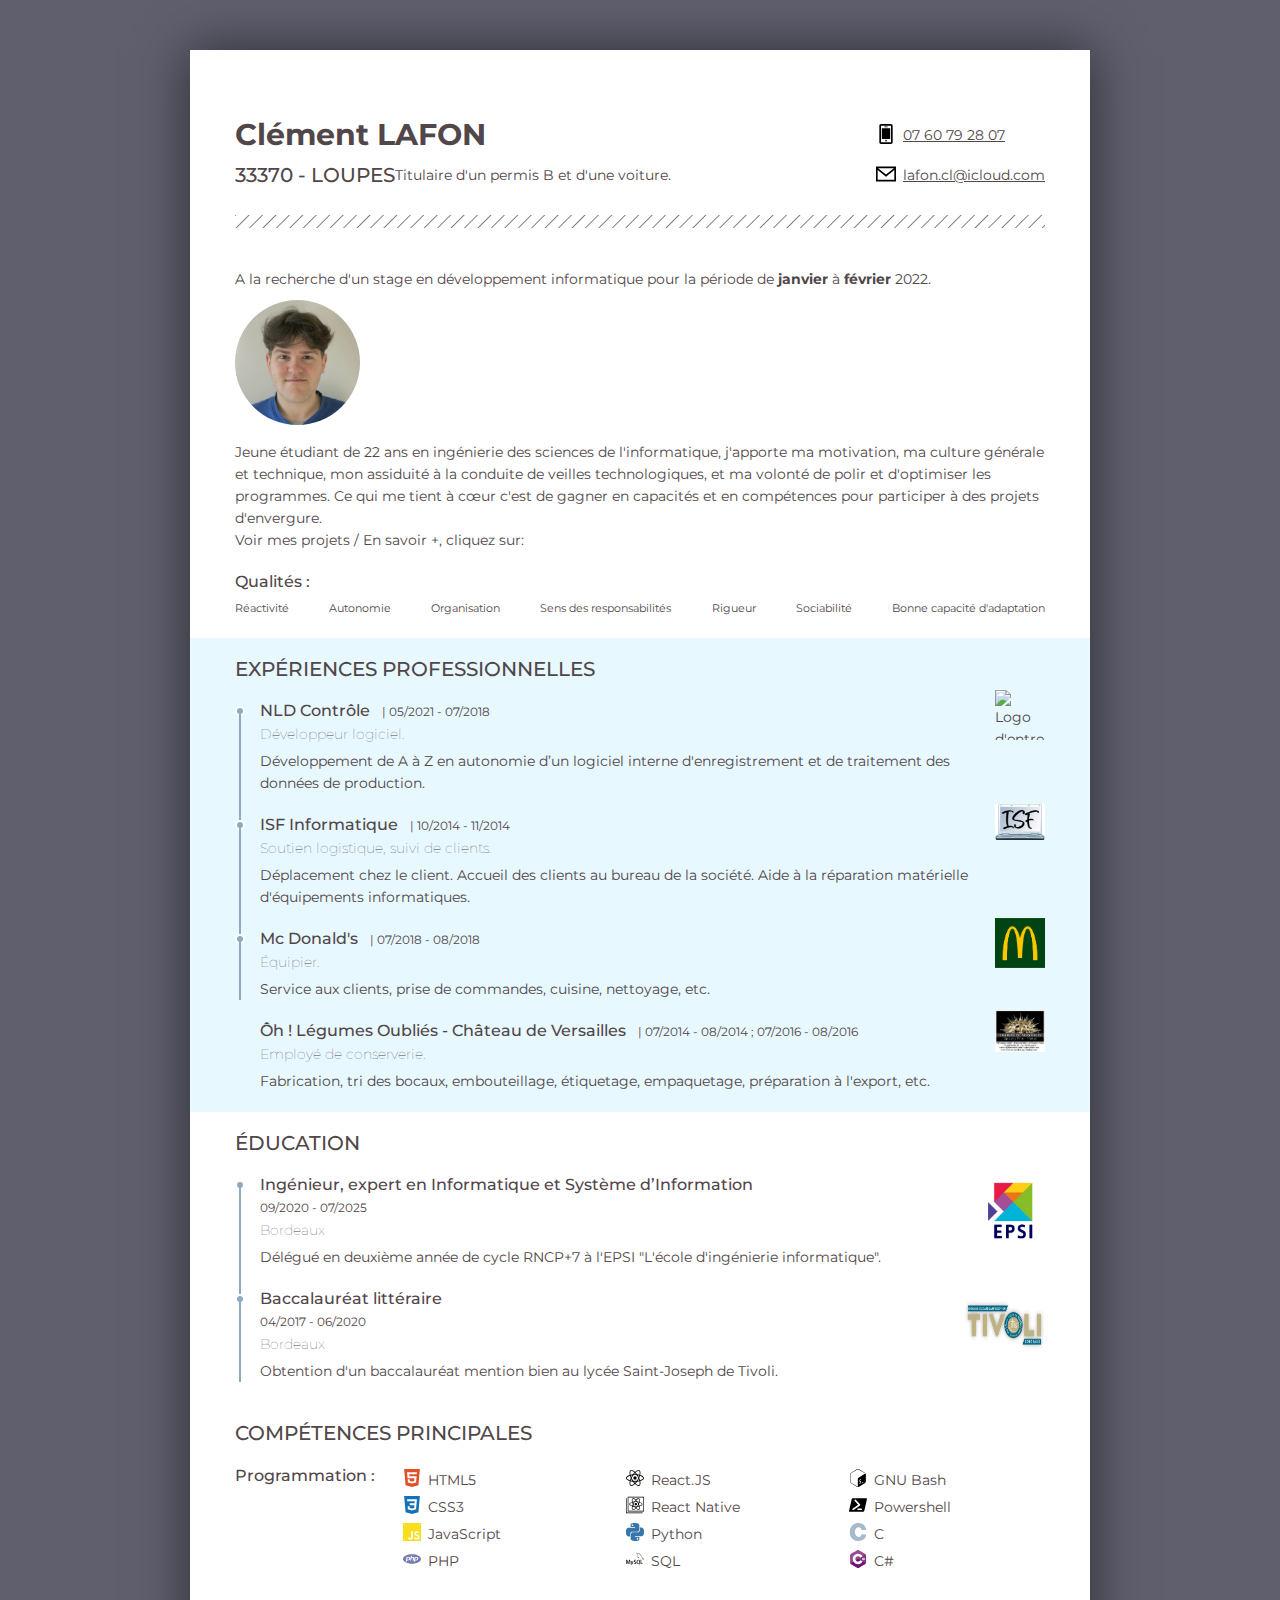
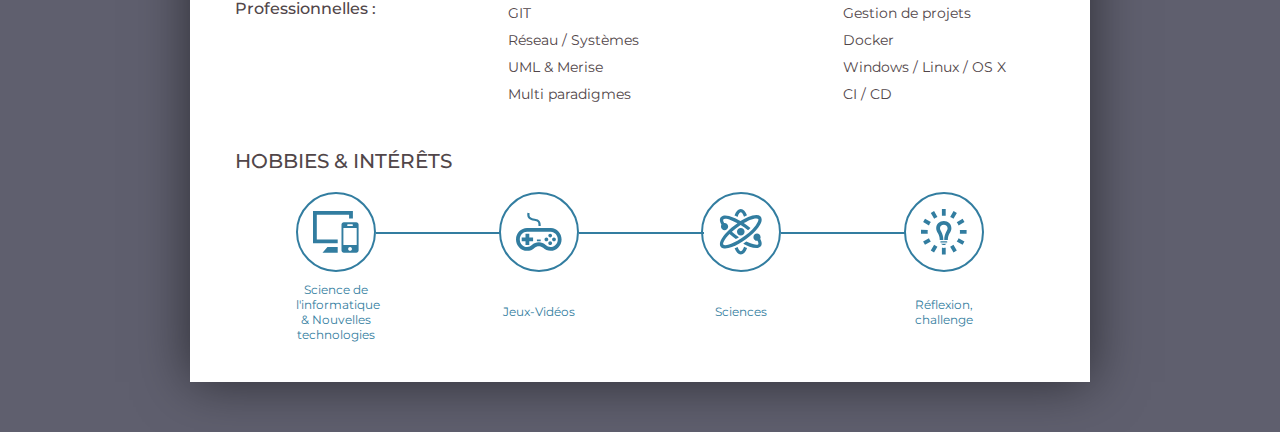
==== index.html @ f6af0295 "💬 (search) : Update search criteria" ====
<!DOCTYPE html>
<html lang="fr">

<head>
    <meta charset="UTF-8">
    <title>Clément L. CV/Micro-portfolio</title>
    <meta name="description" content="Curriculum Vitæ de LAFON Clément. Étudiant en sciences de l'informatique.">
    <meta name="viewport" content="width=device-width, initial-scale=1.0">
    <meta name="format-detection" content="telephone=no">
    <meta name="theme-color" content="#E7F8FF">
    <link rel="canonical" href="https://l-clem.github.io/cv/">
    <link rel="icon" type="image/png" sizes="16x16" href="./assets/img/favicon.png">
    <link rel="stylesheet" href="./assets/css/style.css">
    <link rel="stylesheet" href="./assets/css/responsive.css">
    <link rel="stylesheet" href="https://cdn.iconmonstr.com/1.3.0/css/iconmonstr-iconic-font.min.css">
    <meta property="og:image"
        content="https://images.unsplash.com/photo-1507238691740-187a5b1d37b8?ixid=MXwxMjA3fDB8MHxwaG90by1wYWdlfHx8fGVufDB8fHw%3D&ixlib=rb-1.2.1&auto=format&fit=crop&w=693&q=80">
    <meta property="og:title" content="Clément L. CV/Micro-portfolio">
    <meta property="og:description "
        content="Curriculum Vitæ de LAFON Clément. Étudiant en sciences de l'informatique.">
</head>

<body onload="resize()">

    <div class="a4">
        <!-- Présentation -->
        <div class="categorie" id="presentation">
            <div>
                <div>
                    <h1 id="gras">
                        Clément LAFON
                    </h1>
                    <h2 class="titre_categorie">
                        33370 - LOUPES
                    </h2>
                    <p>Titulaire d'un permis B et d'une voiture.</p>
                </div>
                <ul>
                    <li>
                        <svg xmlns="http://www.w3.org/2000/svg" viewBox="0 0 24 24">
                            <path
                                d="M17.5 2c.276 0 .5.224.5.5v19c0 .276-.224.5-.5.5h-11c-.276 0-.5-.224-.5-.5v-19c0-.276.224-.5.5-.5h11zm2.5 0c0-1.104-.896-2-2-2h-12c-1.104 0-2 .896-2 2v20c0 1.104.896 2 2 2h12c1.104 0 2-.896 2-2v-20zm-9.5 1h3c.276 0 .5.224.5.501 0 .275-.224.499-.5.499h-3c-.275 0-.5-.224-.5-.499 0-.277.225-.501.5-.501zm1.5 18c-.553 0-1-.448-1-1s.447-1 1-1c.552 0 .999.448.999 1s-.447 1-.999 1zm5-3h-10v-13h10v13z" />
                        </svg>
                        <a href="tel:+33760792807">
                            07 60 79 28 07
                        </a>
                    </li>
                    <li>
                        <svg xmlns="http://www.w3.org/2000/svg" viewBox="0 0 24 24">
                            <path
                                d="M0 3v18h24v-18h-24zm21.518 2l-9.518 7.713-9.518-7.713h19.036zm-19.518 14v-11.817l10 8.104 10-8.104v11.817h-20z" />
                        </svg>
                        <a href="mailto:lafon.cl@icloud.com">
                            lafon.cl@icloud.com
                        </a>
                    </li>
                </ul>
            </div>
            <svg xmlns="http://www.w3.org/2000/svg" width="100%" height="13px">
                <defs>
                    <pattern id="pattern_LJCo" patternUnits="userSpaceOnUse" width="9.5" height="9.5"
                        patternTransform="rotate(45)">
                        <line x1="0" y="0" x2="0" y2="9.5" stroke="#000000" stroke-width="1" />
                    </pattern>
                </defs>
                <rect width="100%" height="100%" fill="url(#pattern_LJCo)" :opacity="1" />
            </svg>
        </div>
        <!-- Profil -->
        <div class="categorie" id="profil">
            <div>
                <div>
                    <p>
                        A la recherche d'un stage en développement informatique pour la période de
                        <b>janvier</b> à <b>février</b> 2022.
                    </p>
                </div>
                <div>
                    <div>
                        <img src="./assets/img/photoProfil.jpg" alt="Photo de profil">
                        <p>
                            Jeune étudiant de 22 ans en ingénierie des sciences de l'informatique,
                            j'apporte ma motivation, ma culture générale et technique,
                            mon assiduité à la conduite de veilles technologiques, et ma volonté de polir et d'optimiser
                            les programmes.
                            Ce qui me tient à c&oelig;ur c'est de gagner en capacités et en compétences pour
                            participer à des projets d'envergure.
                        </p>
                    </div>
                    <div>
                        <p>
                            Voir mes projets / En savoir +, cliquez sur:
                        </p>
                        <div id="icons">
                            <div>
                                <a href="https://www.github.com/L-Clem" target="_blank" alt="Github : L-Clem">
                                    <i class="im im-github"></i>
                                </a>
                                <a class="hidden" href="https://github.com/L-Clem">L-Clem</a>
                            </div>
                            <div>
                                <a href="https://www.linkedin.com/in/clement-lafon" target="_blank"
                                    alt="LinkedIn : clement-lafon">
                                    <i class="im im-linkedin"></i>
                                </a>
                                <a class="hidden" href="https://www.linkedin.com/in/clement-lafon">clement-lafon</a>
                            </div>
                        </div>
                    </div>
                </div>
                <div>
                    <h3 class="titre">
                        Qualités :
                    </h3>
                    <ul>
                        <li>Réactivité</li>
                        <li>Autonomie</li>
                        <li>Organisation</li>
                        <li>Sens des responsabilités</li>
                        <li>Rigueur</li>
                        <li>Sociabilité</li>
                        <li>Bonne capacité d'adaptation</li>
                    </ul>
                </div>
            </div>
        </div>
        <!-- Expériences professionnelles -->
        <div class="categorie" id="ex_professionnelles">
            <div>
                <h2 class="titre_categorie">
                    EXPÉRIENCES PROFESSIONNELLES
                </h2>
            </div>
            <div>
                <div>
                    <div class="titre_section">
                        <div>
                            <h3 class="titre">
                                NLD Contrôle &nbsp;
                                <span class="date">
                                    | 05/2021 - 07/2018
                                </span>
                            </h3>
                            <h4 class="poste">
                                Développeur logiciel.
                            </h4>
                        </div>
                        <img class="logo" src="./assets/img/logoNLD.png" alt="Logo d'entreprise : NLD Contrôle">
                    </div>
                    <div>
                        <p>
                            Développement de A à Z en autonomie d’un logiciel interne d'enregistrement et de traitement
                            des données de production.
                        </p>
                    </div>
                </div>
                <div>
                    <div class="titre_section">
                        <div>
                            <h3 class="titre">
                                ISF Informatique &nbsp;
                                <span class="date">
                                    | 10/2014 - 11/2014
                                </span>
                            </h3>
                            <h4 class="poste">
                                Soutien logistique, suivi de clients.
                            </h4>
                        </div>
                        <img class="logo" src="./assets/img/logoISF.jpg"
                            alt="Logo d'entreprise : 'ISF' Informatique Sébastien FILIPOZZI">
                    </div>
                    <div>
                        <p>
                            Déplacement chez le client. Accueil des clients au bureau de la société. Aide à la
                            réparation matérielle d'équipements informatiques.
                        </p>
                    </div>
                </div>
                <div>
                    <div class="titre_section">
                        <div>
                            <h3 class="titre">
                                Mc Donald's &nbsp;
                                <span class="date">
                                    | 07/2018 - 08/2018
                                </span>
                            </h3>
                            <h4 class="poste">
                                Équipier.
                            </h4>
                        </div>
                        <img class="logo" src="./assets/img/logoMCD.png" alt="Logo d'entreprise : McDonald's">
                    </div>
                    <div>
                        <p>
                            Service aux clients, prise de commandes, cuisine, nettoyage, etc.
                        </p>
                    </div>
                </div>

                <div>
                    <div class="titre_section">
                        <div>
                            <h3 class="titre">
                                Ôh ! Légumes Oubliés - Château de Versailles &nbsp;
                                <span class="date">
                                    | 07/2014 - 08/2014 ; 07/2016 - 08/2016
                                </span>
                            </h3>
                            <h4 class="poste">
                                Employé de conserverie.
                            </h4>
                        </div>
                        <img class="logo" src="./assets/img/logoOLO.jpg" alt="Logo d'entreprise : Ôh ! Légumes Oubliés">
                    </div>
                    <div>
                        <p>
                            Fabrication, tri des bocaux, embouteillage, étiquetage, empaquetage, préparation à l'export,
                            etc.
                        </p>
                    </div>
                </div>
            </div>
        </div>
        <!--  Éducation -->
        <div class="categorie" id="education">
            <div>
                <h2 class="titre_categorie">
                    ÉDUCATION
                </h2>
            </div>
            <div>
                <div class="titre_section">
                    <div>
                        <h3 class="titre">
                            Ingénieur, expert en Informatique et Système d’Information

                            <br>
                            <span class="date">
                                09/2020 - 07/2025
                            </span>
                            <h4 class="poste">
                                Bordeaux
                            </h4>
                            <p>
                                Délégué en deuxième année de cycle RNCP+7 à l'EPSI "L'école d'ingénierie informatique".
                            </p>
                        </h3>
                    </div>
                    <img src="./assets/img/logoEPSI.jpg" alt="Logo EPSI, l'école d'ingénierie informatique">
                </div>
                <div class="titre_section">
                    <div>
                        <h3 class="titre">
                            Baccalauréat littéraire
                            <br>
                            <span class="date">
                                04/2017 - 06/2020
                            </span>
                            <h4 class="poste">
                                Bordeaux
                            </h4>
                            <p>
                                Obtention d'un baccalauréat mention bien au lycée Saint-Joseph de Tivoli.
                            </p>
                        </h3>
                    </div>
                    <img src="./assets/img/logoTIVOLI.png" alt="Logo Ensemble Scolaire : Saint Joseph de Tivoli">
                </div>
            </div>
        </div>
        <!-- Compétences -->
        <div class="categorie" id="competences">
            <h2 class="titre_categorie">
                COMPÉTENCES PRINCIPALES
            </h2>
            <div>
                <h3>Programmation :</h3>
                <ul>
                    <li>
                        <svg id="html5-svg" role="img" fill="#E34F26" viewBox="0 0 24 24"
                            xmlns="http://www.w3.org/2000/svg">
                            <title>HTML5 icon</title>
                            <path
                                d="M1.5 0h21l-1.91 21.563L11.977 24l-8.564-2.438L1.5 0zm7.031 9.75l-.232-2.718 10.059.003.23-2.622L5.412 4.41l.698 8.01h9.126l-.326 3.426-2.91.804-2.955-.81-.188-2.11H6.248l.33 4.171L12 19.351l5.379-1.443.744-8.157H8.531z">
                            </path>
                        </svg>
                        HTML5
                    </li>
                    <li>
                        <svg id="css3-svg" role="img" fill="#1572B6" viewBox="0 0 24 24"
                            xmlns="http://www.w3.org/2000/svg">
                            <title>CSS3 icon</title>
                            <path
                                d="M1.5 0h21l-1.91 21.563L11.977 24l-8.565-2.438L1.5 0zm17.09 4.413L5.41 4.41l.213 2.622 10.125.002-.255 2.716h-6.64l.24 2.573h6.182l-.366 3.523-2.91.804-2.956-.81-.188-2.11h-2.61l.29 3.855L12 19.288l5.373-1.53L18.59 4.414z">
                            </path>
                        </svg>
                        CSS3
                    </li>
                    <li>
                        <svg id="javascript-svg" role="img" fill="#F7DF1E" viewBox="0 0 24 24"
                            xmlns="http://www.w3.org/2000/svg">
                            <title>JavaScript icon</title>
                            <path
                                d="M0 0h24v24H0V0zm22.034 18.276c-.175-1.095-.888-2.015-3.003-2.873-.736-.345-1.554-.585-1.797-1.14-.091-.33-.105-.51-.046-.705.15-.646.915-.84 1.515-.66.39.12.75.42.976.9 1.034-.676 1.034-.676 1.755-1.125-.27-.42-.404-.601-.586-.78-.63-.705-1.469-1.065-2.834-1.034l-.705.089c-.676.165-1.32.525-1.71 1.005-1.14 1.291-.811 3.541.569 4.471 1.365 1.02 3.361 1.244 3.616 2.205.24 1.17-.87 1.545-1.966 1.41-.811-.18-1.26-.586-1.755-1.336l-1.83 1.051c.21.48.45.689.81 1.109 1.74 1.756 6.09 1.666 6.871-1.004.029-.09.24-.705.074-1.65l.046.067zm-8.983-7.245h-2.248c0 1.938-.009 3.864-.009 5.805 0 1.232.063 2.363-.138 2.711-.33.689-1.18.601-1.566.48-.396-.196-.597-.466-.83-.855-.063-.105-.11-.196-.127-.196l-1.825 1.125c.305.63.75 1.172 1.324 1.517.855.51 2.004.675 3.207.405.783-.226 1.458-.691 1.811-1.411.51-.93.402-2.07.397-3.346.012-2.054 0-4.109 0-6.179l.004-.056z">
                            </path>
                        </svg>
                        JavaScript
                    </li>
                    <li>
                        <svg id="php-svg" role="img" fill="#777BB4" viewBox="0 0 24 24"
                            xmlns="http://www.w3.org/2000/svg">
                            <title>PHP icon</title>
                            <path
                                d="M7.01 10.207h-.944l-.515 2.648h.838c.556 0 .97-.105 1.242-.314.272-.21.455-.559.55-1.049.092-.47.05-.802-.124-.995-.175-.193-.523-.29-1.047-.29zM12 5.688C5.373 5.688 0 8.514 0 12s5.373 6.313 12 6.313S24 15.486 24 12c0-3.486-5.373-6.312-12-6.312zm-3.26 7.451c-.261.25-.575.438-.917.551-.336.108-.765.164-1.285.164H5.357l-.327 1.681H3.652l1.23-6.326h2.65c.797 0 1.378.209 1.744.628.366.418.476 1.002.33 1.752a2.836 2.836 0 0 1-.305.847c-.143.255-.33.49-.561.703zm4.024.715l.543-2.799c.063-.318.039-.536-.068-.651-.107-.116-.336-.174-.687-.174H11.46l-.704 3.625H9.388l1.23-6.327h1.367l-.327 1.682h1.218c.767 0 1.295.134 1.586.401s.378.7.263 1.299l-.572 2.944h-1.389zm7.597-2.265a2.782 2.782 0 0 1-.305.847c-.143.255-.33.49-.561.703a2.44 2.44 0 0 1-.917.551c-.336.108-.765.164-1.286.164h-1.18l-.327 1.682h-1.378l1.23-6.326h2.649c.797 0 1.378.209 1.744.628.366.417.477 1.001.331 1.751zM17.766 10.207h-.943l-.516 2.648h.838c.557 0 .971-.105 1.242-.314.272-.21.455-.559.551-1.049.092-.47.049-.802-.125-.995s-.524-.29-1.047-.29z">
                            </path>
                        </svg>
                        PHP
                    </li>
                </ul>
                <ul>
                    <li>
                        <svg role="img" viewBox="0 0 24 24" xmlns="http://www.w3.org/2000/svg">
                            <title>React.JS icon</title>
                            <path
                                d="M14.23 12.004a2.236 2.236 0 0 1-2.235 2.236 2.236 2.236 0 0 1-2.236-2.236 2.236 2.236 0 0 1 2.235-2.236 2.236 2.236 0 0 1 2.236 2.236zm2.648-10.69c-1.346 0-3.107.96-4.888 2.622-1.78-1.653-3.542-2.602-4.887-2.602-.41 0-.783.093-1.106.278-1.375.793-1.683 3.264-.973 6.365C1.98 8.917 0 10.42 0 12.004c0 1.59 1.99 3.097 5.043 4.03-.704 3.113-.39 5.588.988 6.38.32.187.69.275 1.102.275 1.345 0 3.107-.96 4.888-2.624 1.78 1.654 3.542 2.603 4.887 2.603.41 0 .783-.09 1.106-.275 1.374-.792 1.683-3.263.973-6.365C22.02 15.096 24 13.59 24 12.004c0-1.59-1.99-3.097-5.043-4.032.704-3.11.39-5.587-.988-6.38-.318-.184-.688-.277-1.092-.278zm-.005 1.09v.006c.225 0 .406.044.558.127.666.382.955 1.835.73 3.704-.054.46-.142.945-.25 1.44-.96-.236-2.006-.417-3.107-.534-.66-.905-1.345-1.727-2.035-2.447 1.592-1.48 3.087-2.292 4.105-2.295zm-9.77.02c1.012 0 2.514.808 4.11 2.28-.686.72-1.37 1.537-2.02 2.442-1.107.117-2.154.298-3.113.538-.112-.49-.195-.964-.254-1.42-.23-1.868.054-3.32.714-3.707.19-.09.4-.127.563-.132zm4.882 3.05c.455.468.91.992 1.36 1.564-.44-.02-.89-.034-1.345-.034-.46 0-.915.01-1.36.034.44-.572.895-1.096 1.345-1.565zM12 8.1c.74 0 1.477.034 2.202.093.406.582.802 1.203 1.183 1.86.372.64.71 1.29 1.018 1.946-.308.655-.646 1.31-1.013 1.95-.38.66-.773 1.288-1.18 1.87-.728.063-1.466.098-2.21.098-.74 0-1.477-.035-2.202-.093-.406-.582-.802-1.204-1.183-1.86-.372-.64-.71-1.29-1.018-1.946.303-.657.646-1.313 1.013-1.954.38-.66.773-1.286 1.18-1.868.728-.064 1.466-.098 2.21-.098zm-3.635.254c-.24.377-.48.763-.704 1.16-.225.39-.435.782-.635 1.174-.265-.656-.49-1.31-.676-1.947.64-.15 1.315-.283 2.015-.386zm7.26 0c.695.103 1.365.23 2.006.387-.18.632-.405 1.282-.66 1.933-.2-.39-.41-.783-.64-1.174-.225-.392-.465-.774-.705-1.146zm3.063.675c.484.15.944.317 1.375.498 1.732.74 2.852 1.708 2.852 2.476-.005.768-1.125 1.74-2.857 2.475-.42.18-.88.342-1.355.493-.28-.958-.646-1.956-1.1-2.98.45-1.017.81-2.01 1.085-2.964zm-13.395.004c.278.96.645 1.957 1.1 2.98-.45 1.017-.812 2.01-1.086 2.964-.484-.15-.944-.318-1.37-.5-1.732-.737-2.852-1.706-2.852-2.474 0-.768 1.12-1.742 2.852-2.476.42-.18.88-.342 1.356-.494zm11.678 4.28c.265.657.49 1.312.676 1.948-.64.157-1.316.29-2.016.39.24-.375.48-.762.705-1.158.225-.39.435-.788.636-1.18zm-9.945.02c.2.392.41.783.64 1.175.23.39.465.772.705 1.143-.695-.102-1.365-.23-2.006-.386.18-.63.406-1.282.66-1.933zM17.92 16.32c.112.493.2.968.254 1.423.23 1.868-.054 3.32-.714 3.708-.147.09-.338.128-.563.128-1.012 0-2.514-.807-4.11-2.28.686-.72 1.37-1.536 2.02-2.44 1.107-.118 2.154-.3 3.113-.54zm-11.83.01c.96.234 2.006.415 3.107.532.66.905 1.345 1.727 2.035 2.446-1.595 1.483-3.092 2.295-4.11 2.295-.22-.005-.406-.05-.553-.132-.666-.38-.955-1.834-.73-3.703.054-.46.142-.944.25-1.438zm4.56.64c.44.02.89.034 1.345.034.46 0 .915-.01 1.36-.034-.44.572-.895 1.095-1.345 1.565-.455-.47-.91-.993-1.36-1.565z" />
                        </svg>
                        React.JS
                    </li>
                    <li>
                        <svg role="img" viewBox="0 0 24 24" xmlns="http://www.w3.org/2000/svg">
                            <title>React Native unofficial icon</title>
                            <path
                                d="M21.9192 10.846c0-1.22327-1.4398-2.30804-3.6538-2.97027.5326-2.24945.3001-4.03906-.7599-4.64447a1.69497 1.69497 0 0 0-.8504-.21305c-.9889 0-2.2388.69063-3.5011 1.88548-1.2623-1.18597-2.5086-1.87306-3.49577-1.87306a1.6796 1.6796 0 0 0-.86285.2166c-1.05459.60719-1.27297 2.38616-.74744 4.62495-2.20329.65868-3.63604 1.73458-3.6396 2.95252-.00355 1.2179 1.44164 2.308 3.65557 2.9685-.53262 2.2512-.30182 4.039.75988 4.6444.25893.1452.55186.2187.84865.2131.99066 0 2.24056-.6906 3.50286-1.8855 1.2606 1.186 2.5069 1.8731 3.4958 1.8731a1.7034 1.7034 0 0 0 .8629-.2166c1.0545-.6072 1.2711-2.3862.7474-4.6161 2.2033-.6676 3.636-1.7435 3.6378-2.9596Zm-7.952-5.54106c1.454-1.30138 2.363-1.44164 2.6862-1.44164a.83617.83617 0 0 1 .4296.10298c.5078.28939.7102 1.31025.5486 2.66311a10.07519 10.07519 0 0 1-.1775 1.02796 17.34708 17.34708 0 0 0-2.2335-.36751 17.49042 17.49042 0 0 0-1.4629-1.78961c.0656-.06569.1367-.13138.2095-.19529ZM9.56591 11.8526c.13848.2664.28584.5327.43849.8008.1527.268.3125.5397.4901.8078-.4812-.0693-.94812-.1563-1.39197-.2592.12428-.451.28229-.8948.46338-1.3494Zm-.49179-3.38033c.44918-.10475.91967-.19175 1.40788-.25921-.1775.26276-.3302.53262-.48999.81491-.15979.28229-.30004.53262-.43675.80249-.18109-.46161-.34147-.91434-.48114-1.35819Zm.92499 2.36843c.22019-.4652.46219-.93035.72619-1.39551.2663-.46516.5521-.91789.8468-1.35109.5167-.03905 1.0493-.06036 1.5979-.05858.5486.00177 1.0652.0213 1.5783.06214.2948.42965.577.8877.8434 1.34043.2663.45273.5113.92681.7314 1.39011-.2184.4652-.4616.9321-.7243 1.3937-.2628.4616-.5522.9197-.8469 1.3529-.5167.0408-1.0493.0604-1.5979.0604-.5486 0-1.0652-.0231-1.5783-.064-.2947-.4296-.5788-.877-.8451-1.3404-.2663-.4634-.5025-.9268-.7244-1.3901h-.00709Zm5.83399-2.62232c.4829.06747.9499.15446 1.3919.25744-.1313.43852-.2876.8877-.4687 1.34043-.1402-.26631-.2858-.53262-.4403-.80071-.1544-.26808-.3178-.53795-.4758-.79716h-.0071Zm.49 4.42432c.1527-.2687.2983-.5368.4368-.8043.1775.4617.3551.9162.4793 1.36-.4474.1048-.9179.19-1.4061.2574.1716-.2627.3373-.5338.4971-.8131h-.0071Zm-3.1655-6.53883c.3195.34088.6338.71016.9409 1.10608-.3036-.01243-.6143-.0213-.9285-.0213-.3143 0-.6356 0-.9463.0213.3036-.39414.6143-.7652.9339-1.10608ZM9.21971 3.97338a.85576.85576 0 0 1 .43852-.09943 2.32778 2.32778 0 0 1 .92147.23258 6.93702 6.93702 0 0 1 1.7754 1.20373l.2077.18997a17.47747 17.47747 0 0 0-1.4487 1.77541 17.55257 17.55257 0 0 0-2.24593.36574c-.07811-.34443-.14203-.68176-.17754-1.00666-.18464-1.34044.02841-2.36307.5273-2.65424l.00178-.0071Zm-.9392 9.00132a10.39917 10.39917 0 0 1-.98357-.3551c-1.26054-.5326-2.04172-1.2161-2.04172-1.8002 0-.5841.78473-1.26413 2.04349-1.78788a10.23244 10.23244 0 0 1 .96583-.34443 17.3821 17.3821 0 0 0 .80958 2.15531 17.53382 17.53382 0 0 0-.79361 2.1323Zm4.08349 3.391c-1.4541 1.3014-2.3631 1.4399-2.68801 1.4399a.83246.83246 0 0 1-.42965-.103c-.50777-.2894-.71017-1.3102-.5486-2.6631a9.95672 9.95672 0 0 1 .17754-1.0262c.7359.1695 1.48192.2917 2.23342.3658.4471.6285.9359 1.2264 1.463 1.7896l-.2077.197Zm.8113-.8007c-.3196-.3408-.6338-.7101-.9427-1.106.3053.0142.616.0213.9303.0213.3142 0 .6356 0 .9463-.0196-.3072.3942-.6196.7635-.9357 1.1043h.0018Zm3.9379 2.1305a.85608.85608 0 0 1-.4403.1048c-.3231 0-1.2428-.1421-2.6915-1.4381l-.2078-.19a17.46647 17.46647 0 0 0 1.447-1.7754 17.23638 17.23638 0 0 0 2.2477-.3657c.0781.3444.1402.6817.1775 1.0066.1758 1.3387-.0284 2.3613-.5344 2.6507l.0018.0071Zm1.9174-5.0492c-.3036.1242-.6249.2396-.9658.3426a17.48732 17.48732 0 0 0-.8114-2.1553c.3119-.6921.5782-1.40375.7972-2.13053.3336.10184.6619.22035.9836.35508 1.2587.53263 2.0417 1.21615 2.0399 1.80025-.0018.5841-.7847 1.257-2.0453 1.7808l.0018.0071Zm-5.873-.1811c.3223.0003.6375-.0949.9057-.2737a1.6294 1.6294 0 0 0 .6011-.7308c.1237-.2977.1563-.6254.0938-.9416a1.63017 1.63017 0 0 0-.4451-.83497 1.6301 1.6301 0 0 0-.8341-.44695 1.62958 1.62958 0 0 0-.9417.09172 1.62962 1.62962 0 0 0-.7321.59948 1.6301 1.6301 0 0 0-.2757.90522 1.6278 1.6278 0 0 0 .1229.6241c.0816.1979.2015.3778.3527.5294.1512.1515.3309.2718.5286.3538.1978.082.4098.1243.6239.1243ZM2.32756 1.012v19.6449H24V1.012H2.32756ZM23.1531 19.8118H3.17621V1.85886H23.1531V19.8118ZM8.06214 13.7932c-.53262 2.2512-.30182 4.039.75988 4.6444.25893.1452.55186.2187.84864.2131.99064 0 2.24054-.6906 3.50284-1.8855 1.2606 1.186 2.5069 1.8731 3.4958 1.8731.3018.0055.5995-.0692.8629-.2166 1.0546-.6072 1.2712-2.3862.7474-4.6161 2.2033-.6605 3.6361-1.7364 3.6378-2.9525.0018-1.21616-1.4398-2.30804-3.6538-2.97027.5327-2.24944.3001-4.03906-.7598-4.64447a1.69549 1.69549 0 0 0-.8504-.21305c-.989 0-2.2388.69063-3.5012 1.88548-1.2623-1.18597-2.5086-1.87305-3.49574-1.87305a1.67948 1.67948 0 0 0-.86285.2166c-1.0546.60719-1.27297 2.38615-.74745 4.62494-2.20328.65868-3.63604 1.73458-3.6396 2.95252-.00354 1.2179 1.44342 2.2974 3.65735 2.9614h-.00177Zm4.29826 2.5725c-1.4541 1.3014-2.36306 1.4399-2.68796 1.4399a.83246.83246 0 0 1-.42965-.103c-.50777-.2894-.71017-1.3102-.5486-2.6631a9.95672 9.95672 0 0 1 .17754-1.0262 17.6808 17.6808 0 0 0 2.23347.3658c.4471.6285.9358 1.2264 1.4629 1.7896l-.2077.197Zm4.4013-6.54945c-.1403-.26631-.2859-.53262-.4404-.80071-.1544-.26808-.3195-.53262-.4829-.79716.4829.06747.9499.15446 1.392.25744-.1296.43852-.2859.8877-.467 1.34043h-.0017Zm.4829 3.37325c-.4474.1048-.9179.19-1.4062.2575.1669-.2628.3303-.5338.4901-.8132.1597-.2793.3053-.5474.4367-.8042.1864.4705.348.9214.4758 1.3688l.0036-.0089Zm-.925-2.3701c-.2184.4651-.4616.9321-.7244 1.3937-.2628.4616-.5521.9196-.8469 1.3528-.5166.0409-1.0492.0604-1.5978.0604-.5486 0-1.0653-.0231-1.5784-.0639-.2947-.4297-.5788-.8771-.8451-1.3405-.2663-.4633-.5095-.9267-.73144-1.3901.22014-.4652.46224-.93033.72614-1.39548.2663-.46516.5522-.91789.8469-1.35109.5166-.03906 1.0492-.06037 1.5978-.05859.5486.00177 1.0653.0213 1.5784.06214.2947.42965.577.8877.8433 1.34043.2663.45273.5131.93569.7332 1.39899l-.0017-.0088Zm-5.8251 2.6418c-.4812-.0693-.94812-.1563-1.39197-.2592.13138-.4368.28939-.8877.47048-1.3405.13848.2663.28584.5326.43849.8007.1527.2681.3054.5309.483.799Zm-.49539-4.43856c-.15446.26632-.30004.53263-.43675.80249-.18583-.45806-.34857-.90901-.48824-1.35286.44918-.10475.91967-.19175 1.40788-.25921-.1651.26276-.3231.5344-.48289.80958ZM13.1735 15.565c-.3195-.3408-.6338-.7101-.9427-1.106.3054.0142.6161.0213.9303.0213.3143 0 .6356 0 .9463-.0196-.3054.3942-.6178.7635-.9339 1.1043Zm3.9379 2.1305a.85608.85608 0 0 1-.4403.1048c-.3231 0-1.2428-.1421-2.6915-1.4381l-.2077-.19a17.479 17.479 0 0 0 1.4469-1.7754 17.23363 17.23363 0 0 0 2.2477-.3657c.0781.3444.1402.6817.1775 1.0066.1776 1.3387-.0266 2.3613-.5326 2.6507v.0071Zm.9374-8.99421c.3336.10185.6619.22036.9836.35509 1.2588.53262 2.0417 1.21612 2.0399 1.80022-.0017.5842-.7829 1.2712-2.0435 1.795-.3035.1243-.6249.2397-.9658.3426a17.4868 17.4868 0 0 0-.8113-2.1553c.3124-.6967.5787-1.41311.7971-2.14471v.0071Zm-4.0834-3.38925c1.454-1.30138 2.3631-1.44164 2.6862-1.44164a.83626.83626 0 0 1 .4296.10298c.5078.28939.7102 1.31025.5486 2.66311a10.07586 10.07586 0 0 1-.1775 1.02797 17.34535 17.34535 0 0 0-2.2335-.36751 17.4762 17.4762 0 0 0-1.4629-1.78962c.0674-.07279.1385-.13848.2113-.20239l-.0018.0071Zm-.8078.79183c.3195.34088.6338.71016.9409 1.10608-.3036-.01243-.6143-.0213-.9285-.0213-.3143 0-.6356 0-.9463.0213.3036-.39414.6143-.7652.9339-1.10608ZM9.21971 3.97338a.85576.85576 0 0 1 .43852-.09943 2.32778 2.32778 0 0 1 .92147.23258 6.93702 6.93702 0 0 1 1.7754 1.20373l.2077.18997a17.47747 17.47747 0 0 0-1.4487 1.77541 17.55257 17.55257 0 0 0-2.24593.36574c-.07811-.34443-.14203-.68176-.17754-1.00666-.18464-1.34044.02841-2.36307.5273-2.65424l.00178-.0071Zm-1.921 5.05814a10.23244 10.23244 0 0 1 .96583-.34443 17.3821 17.3821 0 0 0 .80958 2.15531 17.53576 17.53576 0 0 0-.79716 2.1305 10.42642 10.42642 0 0 1-.98357-.355c-1.26054-.5327-2.04173-1.2162-2.04173-1.8003 0-.5841.78829-1.26233 2.04705-1.78608Zm5.85889.17754a1.62977 1.62977 0 0 0-.9058.27369 1.63023 1.63023 0 0 0-.6011.73075 1.63018 1.63018 0 0 0-.0938.9416c.0626.3162.2175.6068.4452.835.2277.2282.5179.3837.834.447.3161.0632.6438.0313.9418-.0918.2979-.123.5527-.3316.7321-.5995.1793-.2678.2753-.5828.2756-.9051a1.62678 1.62678 0 0 0-.1203-.6269 1.6295 1.6295 0 0 0-.3521-.53238 1.62911 1.62911 0 0 0-.5297-.35613 1.62834 1.62834 0 0 0-.6259-.1251v.00887Za1.62977 1.62977 0 0 0-.9058.27369 1.63023 1.63023 0 0 0-.6011.73075 1.63018 1.63018 0 0 0-.0938.9416c.0626.3162.2175.6068.4452.835.2277.2282.5179.3837.834.447.3161.0632.6438.0313.9418-.0918.2979-.123.5527-.3316.7321-.5995.1793-.2678.2753-.5828.2756-.9051a1.62678 1.62678 0 0 0-.1203-.6269 1.6295 1.6295 0 0 0-.3521-.53238 1.62911 1.62911 0 0 0-.5297-.35613 1.62834 1.62834 0 0 0-.6259-.1251v.00887Za1.62977 1.62977 0 0 0-.9058.27369 1.63023 1.63023 0 0 0-.6011.73075 1.63018 1.63018 0 0 0-.0938.9416c.0626.3162.2175.6068.4452.835.2277.2282.5179.3837.834.447.3161.0632.6438.0313.9418-.0918.2979-.123.5527-.3316.7321-.5995.1793-.2678.2753-.5828.2756-.9051a1.62678 1.62678 0 0 0-.1203-.6269 1.6295 1.6295 0 0 0-.3521-.53238 1.62911 1.62911 0 0 0-.5297-.35613 1.62834 1.62834 0 0 0-.6259-.1251v.00887Zm8.7616 1.64044c0-1.22322-1.4398-2.30799-3.6538-2.97022.5326-2.24944.3001-4.03906-.7599-4.64447a1.69497 1.69497 0 0 0-.8504-.21305c-.9889 0-2.2388.69063-3.5011 1.88548-1.2623-1.18597-2.5086-1.87305-3.49577-1.87305a1.6795 1.6795 0 0 0-.86285.2166c-1.05459.60719-1.27297 2.38615-.74744 4.62494-2.20329.65868-3.63604 1.73458-3.6396 2.95247-.00355 1.218 1.44164 2.3081 3.65557 2.9685-.53262 2.2512-.30182 4.0391.75988 4.6445.25893.1451.55186.2187.84865.213.99066 0 2.24056-.6906 3.50286-1.8854 1.2606 1.1859 2.5069 1.873 3.4958 1.873.3017.0056.5995-.0692.8629-.2166 1.0545-.6072 1.2711-2.3861.7474-4.616 2.2033-.6712 3.636-1.7471 3.6378-2.9632v.0035Zm-7.952-5.54456c1.454-1.30138 2.363-1.44164 2.6862-1.44164a.83617.83617 0 0 1 .4296.10298c.5078.28939.7102 1.31025.5486 2.66311a10.07519 10.07519 0 0 1-.1775 1.02796 17.34708 17.34708 0 0 0-2.2335-.36751 17.49042 17.49042 0 0 0-1.4629-1.78961c.0656-.06569.1367-.13138.2095-.19529ZM9.56591 11.8526c.13848.2664.28584.5327.43849.8008.1527.268.3125.5397.4901.8078-.4812-.0693-.94812-.1563-1.39197-.2592.12428-.451.28229-.8948.46338-1.3494Zm-.49179-3.38033c.44918-.10475.91967-.19175 1.40788-.25921-.1775.26276-.3302.53262-.48999.81491-.15979.28229-.30004.53262-.43675.80249-.18109-.46161-.34147-.91434-.48114-1.35819Zm.92499 2.36843c.22019-.4652.46219-.93035.72619-1.39551.2663-.46516.5521-.91789.8468-1.35109.5167-.03905 1.0493-.06036 1.5979-.05858.5486.00177 1.0652.0213 1.5783.06214.2948.42965.577.8877.8434 1.34043.2663.45273.5113.92681.7314 1.39011-.2184.4652-.4616.9321-.7243 1.3937-.2628.4616-.5522.9197-.8469 1.3529-.5167.0408-1.0493.0604-1.5979.0604-.5486 0-1.0652-.0231-1.5783-.064-.2947-.4296-.5788-.877-.8451-1.3404-.2663-.4634-.5025-.9268-.7244-1.3901h-.00709Zm5.83399-2.62232c.4829.06747.9499.15446 1.3919.25744-.1313.43852-.2876.8877-.4687 1.34043-.1402-.26631-.2858-.53262-.4403-.80071-.1544-.26808-.3178-.53795-.4758-.79716h-.0071Zm.49 4.42432c.1527-.2687.2983-.5368.4368-.8043.1775.4617.3551.9162.4793 1.36-.4474.1048-.9179.19-1.4061.2574.1716-.2627.3373-.5338.4971-.8131h-.0071Zm-3.1655-6.53883c.3195.34088.6338.71016.9409 1.10608-.3036-.01243-.6143-.0213-.9285-.0213-.3143 0-.6356 0-.9463.0213.3036-.39414.6143-.7652.9339-1.10608ZM9.21971 3.97338a.85576.85576 0 0 1 .43852-.09943 2.32778 2.32778 0 0 1 .92147.23258 6.93702 6.93702 0 0 1 1.7754 1.20373l.2077.18997a17.47747 17.47747 0 0 0-1.4487 1.77541 17.55257 17.55257 0 0 0-2.24593.36574c-.07811-.34443-.14203-.68176-.17754-1.00666-.18464-1.34044.02841-2.36307.5273-2.65424l.00178-.0071Zm-.9392 9.00132a10.39917 10.39917 0 0 1-.98357-.3551c-1.26054-.5326-2.04172-1.2161-2.04172-1.8002 0-.5841.78473-1.26413 2.04349-1.78788a10.23244 10.23244 0 0 1 .96583-.34443 17.3821 17.3821 0 0 0 .80958 2.15531 17.53382 17.53382 0 0 0-.79361 2.1323Zm4.08349 3.391c-1.4541 1.3014-2.3631 1.4399-2.68801 1.4399a.83246.83246 0 0 1-.42965-.103c-.50777-.2894-.71017-1.3102-.5486-2.6631a9.95672 9.95672 0 0 1 .17754-1.0262c.7359.1695 1.48192.2917 2.23342.3658.4471.6285.9359 1.2264 1.463 1.7896l-.2077.197Zm.8113-.8007c-.3196-.3408-.6338-.7101-.9427-1.106.3053.0142.616.0213.9303.0213.3142 0 .6356 0 .9463-.0196-.3072.3942-.6196.7635-.9357 1.1043h.0018Zm3.9379 2.1305a.85608.85608 0 0 1-.4403.1048c-.3231 0-1.2428-.1421-2.6915-1.4381l-.2078-.19a17.46647 17.46647 0 0 0 1.447-1.7754 17.23638 17.23638 0 0 0 2.2477-.3657c.0781.3444.1402.6817.1775 1.0066.1758 1.3387-.0284 2.3613-.5344 2.6507l.0018.0071Zm1.9174-5.0492c-.3036.1242-.6249.2396-.9658.3426a17.48732 17.48732 0 0 0-.8114-2.1553c.3119-.6921.5782-1.40375.7972-2.13053.3336.10184.6619.22035.9836.35508 1.2587.53263 2.0417 1.21615 2.0399 1.80025-.0018.5841-.7847 1.257-2.0453 1.7808l.0018.0071Zm-5.873-.1811c.3223.0003.6375-.0949.9057-.2737a1.6294 1.6294 0 0 0 .6011-.7308c.1237-.2977.1563-.6254.0938-.9416a1.63017 1.63017 0 0 0-.4451-.83497 1.6301 1.6301 0 0 0-.8341-.44695 1.62958 1.62958 0 0 0-.9417.09172 1.62962 1.62962 0 0 0-.7321.59948 1.6301 1.6301 0 0 0-.2757.90522 1.6278 1.6278 0 0 0 .1229.6241c.0816.1979.2015.3778.3527.5294.1512.1515.3309.2718.5286.3538.1978.082.4098.1243.6239.1243ZM.85042 22.1412V2.48913L0 3.34133V22.988h21.6689l.8486-.8468H.85042Z" />
                        </svg>
                        React Native
                    </li>
                    <li>
                        <svg id="python-svg" role="img" fill="#3776AB" viewBox="0 0 24 24"
                            xmlns="http://www.w3.org/2000/svg">
                            <title>Python icon</title>
                            <path
                                d="M14.25.18l.9.2.73.26.59.3.45.32.34.34.25.34.16.33.1.3.04.26.02.2-.01.13V8.5l-.05.63-.13.55-.21.46-.26.38-.3.31-.33.25-.35.19-.35.14-.33.1-.3.07-.26.04-.21.02H8.77l-.69.05-.59.14-.5.22-.41.27-.33.32-.27.35-.2.36-.15.37-.1.35-.07.32-.04.27-.02.21v3.06H3.17l-.21-.03-.28-.07-.32-.12-.35-.18-.36-.26-.36-.36-.35-.46-.32-.59-.28-.73-.21-.88-.14-1.05-.05-1.23.06-1.22.16-1.04.24-.87.32-.71.36-.57.4-.44.42-.33.42-.24.4-.16.36-.1.32-.05.24-.01h.16l.06.01h8.16v-.83H6.18l-.01-2.75-.02-.37.05-.34.11-.31.17-.28.25-.26.31-.23.38-.2.44-.18.51-.15.58-.12.64-.1.71-.06.77-.04.84-.02 1.27.05zm-6.3 1.98l-.23.33-.08.41.08.41.23.34.33.22.41.09.41-.09.33-.22.23-.34.08-.41-.08-.41-.23-.33-.33-.22-.41-.09-.41.09zm13.09 3.95l.28.06.32.12.35.18.36.27.36.35.35.47.32.59.28.73.21.88.14 1.04.05 1.23-.06 1.23-.16 1.04-.24.86-.32.71-.36.57-.4.45-.42.33-.42.24-.4.16-.36.09-.32.05-.24.02-.16-.01h-8.22v.82h5.84l.01 2.76.02.36-.05.34-.11.31-.17.29-.25.25-.31.24-.38.2-.44.17-.51.15-.58.13-.64.09-.71.07-.77.04-.84.01-1.27-.04-1.07-.14-.9-.2-.73-.25-.59-.3-.45-.33-.34-.34-.25-.34-.16-.33-.1-.3-.04-.25-.02-.2.01-.13v-5.34l.05-.64.13-.54.21-.46.26-.38.3-.32.33-.24.35-.2.35-.14.33-.1.3-.06.26-.04.21-.02.13-.01h5.84l.69-.05.59-.14.5-.21.41-.28.33-.32.27-.35.2-.36.15-.36.1-.35.07-.32.04-.28.02-.21V6.07h2.09l.14.01zm-6.47 14.25l-.23.33-.08.41.08.41.23.33.33.23.41.08.41-.08.33-.23.23-.33.08-.41-.08-.41-.23-.33-.33-.23-.41-.08-.41.08z">
                            </path>
                        </svg>
                        Python
                    </li>
                    <li>
                        <svg role="img" viewBox="0 0 24 24" xmlns="http://www.w3.org/2000/svg">
                            <title>MySQL</title>
                            <path
                                d="M16.405 5.501c-.115 0-.193.014-.274.033v.013h.014c.054.104.146.18.214.273.054.107.1.214.154.32l.014-.015c.094-.066.14-.172.14-.333-.04-.047-.046-.094-.08-.14-.04-.067-.126-.1-.18-.153zM5.77 18.695h-.927a50.854 50.854 0 00-.27-4.41h-.008l-1.41 4.41H2.45l-1.4-4.41h-.01a72.892 72.892 0 00-.195 4.41H0c.055-1.966.192-3.81.41-5.53h1.15l1.335 4.064h.008l1.347-4.064h1.095c.242 2.015.384 3.86.428 5.53zm4.017-4.08c-.378 2.045-.876 3.533-1.492 4.46-.482.716-1.01 1.073-1.583 1.073-.153 0-.34-.046-.566-.138v-.494c.11.017.24.026.386.026.268 0 .483-.075.647-.222.197-.18.295-.382.295-.605 0-.155-.077-.47-.23-.944L6.23 14.615h.91l.727 2.36c.164.536.233.91.205 1.123.4-1.064.678-2.227.835-3.483zm12.325 4.08h-2.63v-5.53h.885v4.85h1.745zm-3.32.135l-1.016-.5c.09-.076.177-.158.255-.25.433-.506.648-1.258.648-2.253 0-1.83-.718-2.746-2.155-2.746-.704 0-1.254.232-1.65.697-.43.508-.646 1.256-.646 2.245 0 .972.19 1.686.574 2.14.35.41.877.615 1.583.615.264 0 .506-.033.725-.098l1.325.772.36-.622zM15.5 17.588c-.225-.36-.337-.94-.337-1.736 0-1.393.424-2.09 1.27-2.09.443 0 .77.167.977.5.224.362.336.936.336 1.723 0 1.404-.424 2.108-1.27 2.108-.445 0-.77-.167-.978-.5zm-1.658-.425c0 .47-.172.856-.516 1.156-.344.3-.803.45-1.384.45-.543 0-1.064-.172-1.573-.515l.237-.476c.438.22.833.328 1.19.328.332 0 .593-.073.783-.22a.754.754 0 00.3-.615c0-.33-.23-.61-.648-.845-.388-.213-1.163-.657-1.163-.657-.422-.307-.632-.636-.632-1.177 0-.45.157-.81.47-1.085.315-.278.72-.415 1.22-.415.512 0 .98.136 1.4.41l-.213.476a2.726 2.726 0 00-1.064-.23c-.283 0-.502.068-.654.206a.685.685 0 00-.248.524c0 .328.234.61.666.85.393.215 1.187.67 1.187.67.433.305.648.63.648 1.168zm9.382-5.852c-.535-.014-.95.04-1.297.188-.1.04-.26.04-.274.167.055.053.063.14.11.214.08.134.218.313.346.407.14.11.28.216.427.31.26.16.555.255.81.416.145.094.293.213.44.313.073.05.12.14.214.172v-.02c-.046-.06-.06-.147-.105-.214-.067-.067-.134-.127-.2-.193a3.223 3.223 0 00-.695-.675c-.214-.146-.682-.35-.77-.595l-.013-.014c.146-.013.32-.066.46-.106.227-.06.435-.047.67-.106.106-.027.213-.06.32-.094v-.06c-.12-.12-.21-.283-.334-.395a8.867 8.867 0 00-1.104-.823c-.21-.134-.476-.22-.697-.334-.08-.04-.214-.06-.26-.127-.12-.146-.19-.34-.275-.514a17.69 17.69 0 01-.547-1.163c-.12-.262-.193-.523-.34-.763-.69-1.137-1.437-1.826-2.586-2.5-.247-.14-.543-.2-.856-.274-.167-.008-.334-.02-.5-.027-.11-.047-.216-.174-.31-.235-.38-.24-1.364-.76-1.644-.072-.18.434.267.862.422 1.082.115.153.26.328.34.5.047.116.06.235.107.356.106.294.207.622.347.897.073.14.153.287.247.413.054.073.146.107.167.227-.094.136-.1.334-.154.5-.24.757-.146 1.693.194 2.25.107.166.362.534.703.393.3-.12.234-.5.32-.835.02-.08.007-.133.048-.187v.015c.094.188.188.367.274.555.206.328.566.668.867.895.16.12.287.328.487.402v-.02h-.015c-.043-.058-.1-.086-.154-.133a3.445 3.445 0 01-.35-.4 8.76 8.76 0 01-.747-1.218c-.11-.21-.202-.436-.29-.643-.04-.08-.04-.2-.107-.24-.1.146-.247.273-.32.453-.127.288-.14.642-.188 1.01-.027.007-.014 0-.027.014-.214-.052-.287-.274-.367-.46-.2-.475-.233-1.238-.06-1.785.047-.14.247-.582.167-.716-.042-.127-.174-.2-.247-.303a2.478 2.478 0 01-.24-.427c-.16-.374-.24-.788-.414-1.162-.08-.173-.22-.354-.334-.513-.127-.18-.267-.307-.368-.52-.033-.073-.08-.194-.027-.274.014-.054.042-.075.094-.09.088-.072.335.022.422.062.247.1.455.194.662.334.094.066.195.193.315.226h.14c.214.047.455.014.655.073.355.114.675.28.962.46a5.953 5.953 0 012.085 2.286c.08.154.115.295.188.455.14.33.313.663.455.982.14.315.275.636.476.897.1.14.502.213.682.286.133.06.34.115.46.188.23.14.454.3.67.454.11.076.443.243.463.378z" />
                        </svg>
                        SQL
                    </li>
                </ul>
                <ul>
                    <li>
                        <svg role="img" viewBox="0 0 24 24" xmlns="http://www.w3.org/2000/svg">
                            <title>GNU Bash icon</title>
                            <path
                                d="M21.038,4.9l-7.577-4.498C13.009,0.134,12.505,0,12,0c-0.505,0-1.009,0.134-1.462,0.403L2.961,4.9 C2.057,5.437,1.5,6.429,1.5,7.503v8.995c0,1.073,0.557,2.066,1.462,2.603l7.577,4.497C10.991,23.866,11.495,24,12,24 c0.505,0,1.009-0.134,1.461-0.402l7.577-4.497c0.904-0.537,1.462-1.529,1.462-2.603V7.503C22.5,6.429,21.943,5.437,21.038,4.9z M15.17,18.946l0.013,0.646c0.001,0.078-0.05,0.167-0.111,0.198l-0.383,0.22c-0.061,0.031-0.111-0.007-0.112-0.085L14.57,19.29 c-0.328,0.136-0.66,0.169-0.872,0.084c-0.04-0.016-0.057-0.075-0.041-0.142l0.139-0.584c0.011-0.046,0.036-0.092,0.069-0.121 c0.012-0.011,0.024-0.02,0.036-0.026c0.022-0.011,0.043-0.014,0.062-0.006c0.229,0.077,0.521,0.041,0.802-0.101 c0.357-0.181,0.596-0.545,0.592-0.907c-0.003-0.328-0.181-0.465-0.613-0.468c-0.55,0.001-1.064-0.107-1.072-0.917 c-0.007-0.667,0.34-1.361,0.889-1.8l-0.007-0.652c-0.001-0.08,0.048-0.168,0.111-0.2l0.37-0.236 c0.061-0.031,0.111,0.007,0.112,0.087l0.006,0.653c0.273-0.109,0.511-0.138,0.726-0.088c0.047,0.012,0.067,0.076,0.048,0.151 l-0.144,0.578c-0.011,0.044-0.036,0.088-0.065,0.116c-0.012,0.012-0.025,0.021-0.038,0.028c-0.019,0.01-0.038,0.013-0.057,0.009 c-0.098-0.022-0.332-0.073-0.699,0.113c-0.385,0.195-0.52,0.53-0.517,0.778c0.003,0.297,0.155,0.387,0.681,0.396 c0.7,0.012,1.003,0.318,1.01,1.023C16.105,17.747,15.736,18.491,15.17,18.946z M19.143,17.859c0,0.06-0.008,0.116-0.058,0.145 l-1.916,1.164c-0.05,0.029-0.09,0.004-0.09-0.056v-0.494c0-0.06,0.037-0.093,0.087-0.122l1.887-1.129 c0.05-0.029,0.09-0.004,0.09,0.056V17.859z M20.459,6.797l-7.168,4.427c-0.894,0.523-1.553,1.109-1.553,2.187v8.833 c0,0.645,0.26,1.063,0.66,1.184c-0.131,0.023-0.264,0.039-0.398,0.039c-0.42,0-0.833-0.114-1.197-0.33L3.226,18.64 c-0.741-0.44-1.201-1.261-1.201-2.142V7.503c0-0.881,0.46-1.702,1.201-2.142l7.577-4.498c0.363-0.216,0.777-0.33,1.197-0.33 c0.419,0,0.833,0.114,1.197,0.33l7.577,4.498c0.624,0.371,1.046,1.013,1.164,1.732C21.686,6.557,21.12,6.411,20.459,6.797z" />
                        </svg>
                        GNU Bash
                    </li>
                    <li>
                        <svg role="img" viewBox="0 0 24 24" xmlns="http://www.w3.org/2000/svg">
                            <title>PowerShell icon</title>
                            <path
                                d="M23.181 2.974c.568 0 .923.463.792 1.035l-3.659 15.982c-.13.572-.697 1.035-1.265 1.035H.819c-.568 0-.923-.463-.792-1.035L3.686 4.009c.13-.572.697-1.035 1.265-1.035zm-8.375 9.346c.251-.394.227-.905-.09-1.243L9.122 5.125c-.38-.404-1.037-.407-1.466-.003-.429.402-.468 1.056-.088 1.46l4.662 4.96v.11l-7.42 5.374c-.45.327-.533.977-.187 1.453.346.476.991.597 1.44.27l8.229-5.91c.28-.196.438-.365.514-.52zm-2.796 4.399a.928.928 0 00-.934.923c0 .51.418.923.934.923h4.433a.928.928 0 00.934-.923.928.928 0 00-.934-.923z" />
                        </svg>
                        Powershell
                    </li>
                    <li>
                        <svg id="c-svg" role="img" fill="#A8B9CC" viewBox="0 0 24 24"
                            xmlns="http://www.w3.org/2000/svg">
                            <title>C icon</title>
                            <path
                                d="M16.5921 9.1962s-.354-3.298-3.627-3.39c-3.2741-.09-4.9552 2.474-4.9552 6.14 0 3.6651 1.858 6.5972 5.0451 6.5972 3.184 0 3.5381-3.665 3.5381-3.665l6.1041.365s.36 3.31-2.196 5.836c-2.552 2.5241-5.6901 2.9371-7.8762 2.9201-2.19-.017-5.2261.034-8.1602-2.97-2.938-3.0101-3.436-5.9302-3.436-8.8002 0-2.8701.556-6.6702 4.047-9.5502C7.444.72 9.849 0 12.254 0c10.0422 0 10.7172 9.2602 10.7172 9.2602z">
                            </path>
                        </svg>
                        C
                    </li>
                    <li>
                        <svg fill="none" height="2500" viewBox="204.925 153.577 757.617 860.543" width="2500"
                            xmlns="http://www.w3.org/2000/svg">
                            <path
                                d="m962.541 407.983c0-14.237-3.034-27.074-9.336-37.811-6.068-10.736-15.171-19.605-27.307-26.607-100.829-58.117-201.891-116.233-302.72-174.35-27.308-15.638-53.449-15.171-80.523.7-40.145 23.574-241.336 138.873-301.086 173.65-24.741 14.237-36.644 36.177-36.644 64.652v351.033c0 14.004 3.034 26.374 8.869 37.111 6.069 10.97 15.405 20.306 27.775 27.541 59.984 34.777 260.941 149.843 301.086 173.65 27.074 15.868 53.448 16.568 80.523.7 100.829-58.35 201.891-116.233 302.72-174.35 12.603-7.235 21.706-16.338 27.774-27.541 5.835-10.737 8.869-23.107 8.869-37.111z"
                                fill="#9a4993" />
                            <path
                                d="m584.667 582.333-371.34 213.794c6.069 10.97 15.405 20.306 27.775 27.542 59.984 34.776 260.941 149.842 301.086 173.649 27.074 15.872 53.449 16.572 80.523.7 100.829-58.35 201.891-116.233 302.72-174.349 12.603-7.236 21.706-16.338 27.774-27.542z"
                                fill="#6a1577" />
                            <path
                                d="m474.735 645.584c21.707 37.811 62.318 63.252 108.765 63.252 46.913 0 87.758-25.674 109.231-63.952l-108.064-62.551z"
                                fill="#6a1577" />
                            <path
                                d="m962.542 407.983c0-14.237-3.035-27.074-9.336-37.811l-368.539 212.161 369.005 213.795c5.835-10.737 8.87-23.107 8.87-37.111z"
                                fill="#813084" />
                            <g fill="#fff">
                                <path
                                    d="m692.731 644.884c-21.472 38.044-62.317 63.952-109.231 63.952-46.68 0-87.291-25.441-108.764-63.252-10.503-18.438-16.572-39.444-16.572-62.084 0-69.32 56.016-125.336 125.336-125.336 46.213 0 86.592 25.207 108.298 62.551l109.464-63.018c-43.645-75.154-124.869-125.802-217.995-125.802-139.107 0-251.605 112.732-251.605 251.605 0 45.513 12.136 88.459 33.376 125.336 43.412 75.388 125.102 126.269 218.462 126.269 93.594 0 175.284-51.114 218.696-126.969zm138.406-120.901h-24.974v120.668h24.974zm55.316 0h-24.974v120.668h24.974z" />
                                <path d="m906.759 544.289h-120.668v24.974h120.668zm0 55.082h-120.668v24.974h120.668z" />
                            </g>
                        </svg>
                        C#
                    </li>
                </ul>
            </div>
            <div>
                <h3>Professionnelles :</h3>
                <ul>
                    <li>GIT</li>
                    <li>Réseau / Systèmes</li>
                    <li>UML & Merise</li>
                    <li>Multi paradigmes</i>
                </ul>
                <ul>
                    <li>Gestion de projets</li>
                    <li>Docker</li>
                    <li>Windows / Linux / OS X</li>
                    <li>CI / CD</li>
                </ul>
            </div>
        </div>
        <!-- Hobbies -->
        <div class="categorie" id="hobbies">
            <div>
                <h2 class="titre_categorie">
                    HOBBIES & INTÉRÊTS
                </h2>
            </div>
            <ul>
                <li>
                    <div>
                        <svg xmlns="http://www.w3.org/2000/svg" viewBox="0 0 24 24" fill-rule="evenodd"
                            clip-rule="evenodd">
                            <path
                                d="M24 8.2c0-.318-.126-.623-.351-.849-.226-.225-.531-.351-.849-.351h-6.6c-.318 0-.623.126-.849.351-.225.226-.351.531-.351.849v13.6c0 .318.126.623.351.849.226.225.531.351.849.351h6.6c.318 0 .623-.126.849-.351.225-.226.351-.531.351-.849v-13.6zm-11 14.8h-8l2.599-3h5.401v3zm6.5-1c-.553 0-1-.448-1-1s.447-1 1-1c.552 0 .999.448.999 1s-.447 1-.999 1zm3.5-3v-9.024h-7v9.024h7zm-2-14h-2v-2h-17v13h11v2h-13v-17h21v4zm-.5 4c.276 0 .5-.224.5-.5s-.224-.5-.5-.5h-2c-.276 0-.5.224-.5.5s.224.5.5.5h2z" />
                        </svg>
                    </div>
                    <p>Science de l'informatique & Nouvelles technologies</p>
                </li>
                <li>
                    <div>
                        <svg xmlns="http://www.w3.org/2000/svg" viewBox="0 0 24 24">
                            <path
                                d="M6 2l1.172.203c-.356 2.245.791 2.519 2.697 2.874 1.469.273 3.131.622 3.131 3.284v.639h-1.183v-.639c0-1.556-.479-1.809-2.163-2.122-2.584-.48-4.097-1.391-3.654-4.239zm-.176 10c-2.108 0-3.824 1.794-3.824 4s1.716 4 3.825 4c.928 0 1.825-.354 2.524-.999 1.015-.933 2.323-1.447 3.684-1.447 1.337 0 2.611.505 3.589 1.423.704.659 1.611 1.023 2.553 1.023 2.109 0 3.825-1.794 3.825-4 0-2.151-1.602-3.906-3.652-4h-12.524zm.001-2l12.563.007c3.118.116 5.612 2.755 5.612 5.993 0 3.312-2.607 6-5.825 6-1.511 0-2.886-.595-3.921-1.565-.637-.597-1.429-.881-2.221-.881-.838 0-1.676.318-2.329.919-1.03.948-2.389 1.527-3.879 1.527-3.218 0-5.825-2.688-5.825-6s2.607-6 5.825-6zm3.175 5h-2v-2h-2v2h-2v2h2v2h2v-2h2v-2zm4 1h-2v1h2v-1zm4-2c0 .552.447 1 1 1s1-.448 1-1-.447-1-1-1-1 .448-1 1zm0 2c0-.552-.447-1-1-1s-1 .448-1 1 .447 1 1 1 1-.448 1-1zm2 2c0-.552-.447-1-1-1s-1 .448-1 1 .447 1 1 1 1-.448 1-1zm2-2c0-.552-.447-1-1-1s-1 .448-1 1 .447 1 1 1 1-.448 1-1z" />
                        </svg>
                    </div>
                    <p>Jeux-Vidéos</p>
                </li>
                <li>
                    <div>
                        <svg xmlns="http://www.w3.org/2000/svg" viewBox="0 0 24 24" fill-rule="evenodd"
                            clip-rule="evenodd">
                            <path
                                d="M12 22.246c-.428 0-1.099-.709-1.688-2.276-.579.295-1.082.527-1.571.738.767 1.992 1.858 3.292 3.259 3.292 1.44 0 2.552-1.371 3.322-3.452-.485-.201-.997-.43-1.581-.719-.599 1.667-1.298 2.417-1.741 2.417zm-4.709-2.216c-3.099 1.139-6.29 1.168-6.29-1.644 0-.939.435-2.257 1.796-4.082.581-.779 1.254-1.545 1.937-2.248 1.531-1.555 3.256-3.05 5.505-4.599-1.083-.596-2.264-1.167-3.416-1.59-1.18-.435-2.219-.676-3.015-.676-.508 0-.886.107-1.009.288-.133.192-.138.784.445 1.843l.21-.013c1.047 0 1.898.866 1.898 1.933 0 1.067-.851 1.931-1.898 1.931-1.048 0-1.897-.864-1.897-1.931 0-.346.089-.67.245-.951-.59-1.04-.802-1.86-.802-2.503 0-1.515 1.154-2.354 2.808-2.354 2.514 0 5.9 1.662 8.082 2.946 2.214-1.363 5.717-3.159 8.304-3.159 1.893 0 2.807 1.054 2.807 2.395 0 .939-.436 2.256-1.796 4.08-3.084 4.137-9.216 8.606-13.914 10.334zm14.917-4.305c.142-.27.22-.576.22-.902 0-1.068-.849-1.933-1.897-1.933s-1.897.865-1.897 1.933c0 1.066.849 1.93 1.897 1.93l.258-.017c.552 1.024.544 1.597.415 1.787-.124.181-.501.287-1.01.287-1.602 0-3.833-.944-5.27-1.657-.48.342-1.075.748-1.657 1.119 1.925 1.036 4.757 2.295 6.927 2.295 1.64 0 2.808-.83 2.808-2.354 0-.638-.211-1.455-.794-2.488zm-12.834.119h-.001l-.013-.01c-1.144-.81-2.272-1.7-3.317-2.631-2.817 2.877-3.611 4.963-3.238 5.524.126.189.492.299 1.003.299 2.35 0 6.08-2.018 8.287-3.465 2.709-1.775 5.8-4.328 7.736-6.926 1.506-2.018 1.552-3.081 1.366-3.361-.126-.19-.491-.298-1.003-.298-1.952 0-4.924 1.459-6.636 2.447 1.263.836 2.443 1.719 3.52 2.616-.408.415-.834.819-1.27 1.211-1.196-.982-2.524-1.946-3.901-2.81-1.581 1.036-3.173 2.254-4.603 3.552 1.075.951 2.356 1.949 3.721 2.873-.522.331-1.049.647-1.651.979zm2.626-5.844c1.104 0 2 .896 2 2s-.896 2-2 2-2-.896-2-2 .896-2 2-2zm-1.739-5.828c-.58-.285-1.095-.518-1.581-.718.77-2.082 1.882-3.454 3.32-3.454 1.403 0 2.495 1.302 3.261 3.292-.49.212-.996.447-1.572.739-.587-1.567-1.258-2.275-1.689-2.275-.441 0-1.139.75-1.739 2.416z" />
                        </svg>
                    </div>
                    <p>Sciences</p>
                </li>
                <li>
                    <div>
                        <svg xmlns="http://www.w3.org/2000/svg" viewBox="0 0 24 24" fill-rule="evenodd"
                            clip-rule="evenodd">
                            <path
                                d="M13.002 24h-2v-3.558c.328.038.662.058 1 .058.339 0 .672-.02 1-.058v3.558zm4.073-5.181l1.773 3.087-1.734.997-1.772-3.085c.618-.265 1.2-.601 1.733-.999zm-10.161-.012c.532.399 1.112.736 1.73 1.003l-1.78 3.08-1.732-1 1.782-3.083zm5.378.193h-.596c-.157 0-.308-.053-.411-.145l-.791-.522h3l-.792.522c-.103.092-.253.145-.41.145zm7.516-3.632l3.078 1.784-1.002 1.73-3.081-1.785c.4-.532.738-1.112 1.005-1.729zm-15.619-.019c.265.618.602 1.199 1 1.731l-3.084 1.778-.999-1.733 3.083-1.776zm9.333 2.318h-3.039c-.184 0-.333-.149-.333-.334 0-.184.149-.333.333-.333h3.039c.184 0 .333.149.333.333 0 .185-.149.334-.333.334zm-1.764-1.315h-1.886c-.017-3.426-1.87-3.837-1.87-6.196 0-2.26 1.77-3.802 4-3.802h.027c2.217.012 3.973 1.551 3.973 3.802 0 2.359-1.854 2.77-1.871 6.196h-1.886c0-3.647 1.757-4.819 1.757-6.201 0-1.141-.925-1.778-2-1.798h-.025c-1.064.03-1.975.666-1.975 1.798 0 1.382 1.756 2.554 1.756 6.201zm8.687-5.342l3.559.005-.003 2-3.558-.005c.039-.331.059-.668.059-1.01 0-.335-.019-.665-.057-.99zm-16.883-.02c-.039.331-.06.668-.06 1.01 0 .335.02.665.058.99l-3.559-.005.003-2 3.558.005zm15.254-4.07l3.084-1.778.999 1.733-3.083 1.776c-.265-.618-.602-1.199-1-1.731zm-13.615-.017c-.399.532-.737 1.112-1.004 1.729l-3.079-1.784 1.003-1.73 3.08 1.785zm10.16-2.713l1.78-3.08 1.731 1-1.781 3.083c-.532-.399-1.112-.736-1.73-1.003zm-6.698-.008c-.619.265-1.2.601-1.733.999l-1.774-3.087 1.734-.997 1.773 3.085zm4.339-.624c-.328-.038-.661-.058-1-.058-.338 0-.672.02-1 .058v-3.558h2v3.558z" />
                        </svg>
                    </div>
                    <p>Réflexion, challenge</p>
                </li>
            </ul>
        </div>
    </div>
    <script type="text/javascript" src="./assets/js/index.js"></script>
</body>

</html>
---- assets/css/style.css ----
/* Importation "Monserrat" depuis Google Font
__________________________________________________________________________________________________________________________________________________________________________________________________*/

@import url("https://fonts.googleapis.com/css2?family=Montserrat:wght@400;500;700&display=swap");

/* Définitions de variables récurrentes
__________________________________________________________________________________________________________________________________________________________________________________________________*/

:root {
  --Default-Size: 20px;
  --Padding-A4: 5%;
  --White: #ffffff;
  --Lily_White: #e7f8ff;
  --Black: #000000;
  --Nepal: #8eabc1;
  --Gallery: #efefef;
  --Sail: #b8e0f9; /* #A1E2F7;  */
  --Allports: #327da0;
  --Emperor: #514649;
  --Mid_Gray: #5f5f6e;
  --Azure_Radiance: #0086e6;
}

/* Propriétés globales
__________________________________________________________________________________________________________________________________________________________________________________________________*/

* {
  margin: 0;
  padding: 0;
  box-sizing: border-box;
  list-style: none;
  font-family: "Montserrat", sans-serif;
}

body {
  background: var(--Mid_Gray);
  font-size: 14px;
  line-height: 22px;
  color: var(--Emperor);
}

a {
  color: var(--Emperor);
}

hr {
  margin: 10px auto;
  width: 90%;
}

/* Classes & ID divers
__________________________________________________________________________________________________________________________________________________________________________________________________*/

#gras {
  width: 100%;
  font-weight: 700;
  font-size: calc(var(--Default-Size) + 10px);
}

.titre_categorie {
  font-weight: 500;
  font-size: var(--Default-Size);
  height: fit-content;
}

.titre_section {
  display: flex;
  flex-wrap: nowrap;
  align-items: center;
  justify-content: space-between;
  width: 100%;
}

.titre {
  font-weight: 500;
  font-size: 16px;
}

.date {
  font-weight: 400;
  font-size: 12px;
}

.poste {
  font-weight: lighter;
  margin: 0 0 5px;
}

.logo {
  height: 50px;
  width: 50px;
}

/* A4 simulation
__________________________________________________________________________________________________________________________________________________________________________________________________*/

.a4 {
  display: flex;
  flex-wrap: wrap;
  height: auto;
  background: white;
  width: 900px;
  margin: 50px auto;
  box-shadow: 0 0 50px 0 rgba(0, 0, 0, 0.534);
}

/* Catégories
__________________________________________________________________________________________________________________________________________________________________________________________________*/

.categorie {
  padding: var(--Default-Size) var(--Padding-A4);
  display: flex;
  flex-wrap: wrap;
  width: 100%;
  height: auto;
  background-color: var(--White);
}

.categorie#presentation {
  margin-top: 5%;
}

.categorie#ex_professionnelles {
  background-color: var(--Lily_White);
}

/* Présentation
__________________________________________________________________________________________________________________________________________________________________________________________________*/

#presentation > div {
  display: flex;
  height: 80px;
}

#presentation > div > div {
  display: flex;
  flex-wrap: wrap;
  height: auto;
  align-content: space-around;
}

#presentation > div > ul {
  display: flex;
  flex-wrap: wrap;
  align-content: space-around;
  width: min-content;
}

#presentation li {
  display: flex;
  flex-wrap: nowrap;
}

#presentation ul svg {
  fill: var(--Black);
  width: 20px;
  height: 20px;
  justify-content: center;
  margin: 0 7px;
}

#presentation > svg {
  margin: var(--Default-Size) 0 0 0;
}

/* Profil
__________________________________________________________________________________________________________________________________________________________________________________________________*/

#profil > div {
  display: flex;
  flex-wrap: wrap;
  width: 100%;
  justify-content: space-between;
  align-items: center;
}

#profil > div > div:first-child {
  display: flex;
  justify-content: flex-end;
  flex-wrap: wrap;
}

#profil > div > div:first-child > div {
  display: flex;
  justify-content: space-between;
  width: 100%;
  flex-wrap: wrap;
  align-items: center;
}

#profil img {
  border-radius: 50%;
  width: 125px;
  margin: 10px 0;
}

#profil > div > div:first-child > div:first-child > p {
  padding: 0 25px;
  height: auto;
  width: calc(100% - 125px);
  text-align: center;
  font-weight: 600;
  font-size: 14px;
}

#profil > div > div:first-child > div:last-child {
  font-weight: normal;
  justify-content: center;
  width: calc(100% - 125px);
  height: auto;
}

#profil > div > div:first-child > div:last-child > p {
  text-align: center;
  width: 100%;
  margin: 15px 0 0;
}

#icons {
  display: flex;
  justify-content: center;
  flex-wrap: wrap;
  width: 100%;
}
#icons > div {
  display: flex;
  justify-content: center;
  width: 10%;
  flex-wrap: wrap;
}

#icons a {
  margin: 10px 15px 0;
}

#icons div:first-child i {
  font-size: 26px;
}

.hidden {
  display: none
}

#profil > div > div:last-child {
  justify-content: space-between;
  width: 100%;
  flex-wrap: nowrap;
}

#profil h3 {
  margin: 10px 0 7px;
  text-align: left;
}

#profil ul {
  display: flex;
  justify-content: space-between;
  line-height: 1.6em;
  flex-wrap: wrap;
  font-size: 0.8em;
}

#profil li {
  /* list-style: inside; */
  text-align: center;
}

/* Expériences professionnelles
__________________________________________________________________________________________________________________________________________________________________________________________________*/

#ex_professionnelles > div:last-child {
  position: relative;
  padding-left: 25px;
}

#ex_professionnelles .titre {
  margin: var(--Default-Size) 0 0;
}

#ex_professionnelles p {
  width: calc(100% - 50px);
}

/* Créer les cercles dans la "section" #ex_professionnelles */
#ex_professionnelles > div:last-child > div:first-child::before {
  content: "";
  position: absolute;
  left: 0;
  width: 6px;
  height: 6px;
  border-radius: 50%;
  border: 2px solid var(--White);
  background-color: var(--Nepal);
}

#ex_professionnelles > div:last-child > div:nth-child(2)::before {
  content: "";
  position: absolute;
  left: 0;
  width: 6px;
  height: 6px;
  border-radius: 50%;
  border: 2px solid var(--White);
  background-color: var(--Nepal);
}

#ex_professionnelles > div:last-child > div:last-child::before {
  content: "";
  position: absolute;
  left: 0;
  width: 6px;
  height: 6px;
  border-radius: 50%;
  border: 2px solid var(--White);
  background-color: var(--Nepal);
}

/* Créer les lignes verticales dans la "section" #ex_professionnelles */
#ex_professionnelles > div:last-child > div:first-child::after {
  content: "";
  position: absolute;
  left: 4px;
  width: 2px;
  background-color: var(--Nepal);
}

#ex_professionnelles > div:last-child > div:nth-child(2)::after {
  content: "";
  position: absolute;
  left: 4px;
  width: 2px;
  background-color: var(--Nepal);
}

#ex_professionnelles > div:last-child > div:last-child::after {
  content: "";
  position: absolute;
  left: 4px;
  width: 2px;
  background-color: var(--Nepal);
}

#ex_professionnelles > div:last-child > div:nth-child(2) .logo {
  padding-bottom: 13.5px;
}

#ex_professionnelles > div:last-child > div:last-child .logo {
  padding-bottom: 8.4px;
}

/* Éducation
__________________________________________________________________________________________________________________________________________________________________________________________________*/

#education > :last-child {
  position: relative;
  padding-left: 25px;
  width: 100%;
}

#education .titre_section {
  display: inline-flex;
  align-items: center;
  width: 100%;
  justify-content: space-between;
  flex-wrap: nowrap;
}

#education .titre {
  margin: var(--Default-Size) 0 0;
}

#education .titre_section > div {
  width: auto;
}

#education .titre_section:first-child img {
  width: 65px;
  height: 65px;
}

#education .titre_section:last-child img {
  width: 80.9px;
  height: 50px;
}

/* Créer les cercles dans la "section" #education */
#education > div:last-child > div:first-child::before {
  content: "";
  position: absolute;
  left: 0;
  width: 6px;
  height: 6px;
  border-radius: 50%;
  border: 2px solid var(--White);
  background-color: var(--Nepal);
}

#education > div:last-child > div:last-child::before {
  content: "";
  position: absolute;
  left: 0;
  width: 6px;
  height: 6px;
  border-radius: 50%;
  border: 2px solid var(--White);
  background-color: var(--Nepal);
}

/* Créer les lignes verticales dans la "section" #education */
#education > div:last-child > div:first-child::after {
  content: "";
  position: absolute;
  left: 4px;
  width: 2px;
  background-color: var(--Nepal);
}

#education > div:last-child > div:last-child::after {
  content: "";
  position: absolute;
  left: 4px;
  width: 2px;
  background-color: var(--Nepal);
}

/* Compétences
__________________________________________________________________________________________________________________________________________________________________________________________________*/

#competences h3 {
  font-weight: 500;
}

#competences > div {
  width: 100%;
  display: flex;
  justify-content: space-between;
  flex-wrap: wrap;
  margin: var(--Default-Size) 0 0 0;
}

#competences ul {
  width: 25%;
  height: auto;
}

#competences li {
  display: flex;
  margin: 5px 0;
}

#competences svg {
  width: 18px;
  height: 18px;
  margin: 0 7px;
}

/* Hobbies
__________________________________________________________________________________________________________________________________________________________________________________________________*/

#hobbies ul {
  width: 100%;
  display: flex;
  justify-content: space-around;
  margin: var(--Default-Size) 0;
}

#hobbies li {
  display: flex;
  justify-content: center;
  align-items: flex-start;
  flex-wrap: wrap;
  width: 80px;
  height: auto;
  position: relative;
  color: var(--Allports);
}

#hobbies li > div {
  display: flex;
  justify-content: center;
  align-items: center;
  width: 80px;
  height: 80px;
  border: 2px solid var(--Allports);
  border-radius: 50%;
}

#hobbies svg {
  fill: var(--Allports);
  width: 60%;
  height: 60%;
}

#hobbies p {
  width: 100%;
  margin-top: 10px;
  line-height: normal;
  text-align: center;
  font-size: 0.85em;
}

#hobbies li div:before {
  content: "";
  position: absolute;
  top: 40px;
  height: 2px;
  background: var(--Allports);
}

#hobbies li:last-child div:before {
  display: none;
}
---- assets/css/responsive.css ----
@media only print {
  * {
    -webkit-print-color-adjust: exact;
  }

  .a4 {
    margin: 0;
    box-shadow: none;
  }

  .categorie#presentation {
    margin-top: 0%;
  }

  #icons > div {
    display: flex;
    width: 20%;
  }

  .hidden {
    display: inline;
    width: 100%;
    text-align: center;
  }
}

@media only screen and (max-width: 550px) {
  /* A4 simulation smartphones
__________________________________________________________________________________________________________________________________________________________________________________________________*/

  .a4 {
    display: flex;
    flex-wrap: wrap;
    width: 98%;
    height: auto;
    background: white;
    margin: 50px auto;
  }

  /* Classes & ID divers
__________________________________________________________________________________________________________________________________________________________________________________________________*/

  .date {
    display: block;
  }

  /* Présentation smartphones
__________________________________________________________________________________________________________________________________________________________________________________________________*/

  #presentation > div * {
    margin: 5px 0;
    align-items: center;
    text-align: center;
  }

  #presentation div {
    display: flex;
    height: fit-content;
    flex-wrap: wrap;
    justify-content: center;
  }

  #presentation > div > div > h2 {
    justify-content: center;
    display: flex;
    flex-wrap: wrap;
  }

  #presentation > div > ul {
    width: auto;
    justify-content: space-around;
  }

  /* Profil smartphones
__________________________________________________________________________________________________________________________________________________________________________________________________*/

  #profil > div {
    justify-content: center;
  }

  #profil > div > div:first-child > div:first-child {
    display: flex;
    justify-content: center;
    flex-wrap: wrap;
  }

  #profil > div > div:first-child > div:first-child p {
    padding: 0;
    margin: 5px 0;
    text-align: justify;
    width: 100%;
    height: auto;
  }

  #icons {
    justify-content: space-around;
  }
  #profil > div > div:first-child > div:last-child {
    width: 100%;
  }

  #profil > div > div:first-child > div:last-child p {
    margin: 5px 0 0;
  }

  #profil h3 {
    margin: 30px 0 7px;
    text-align: center;
  }

  #profil ul {
    display: block;
    line-height: 1.6em;
    flex-wrap: wrap;
    font-size: 0.75em;
  }

  /* Compétences smartphones
__________________________________________________________________________________________________________________________________________________________________________________________________*/
  #competences h3 {
    margin: 0 0 10px;
  }
  #competences ul {
    width: 100%;
  }

  /* Hobbies smartphones
__________________________________________________________________________________________________________________________________________________________________________________________________*/

  #hobbies ul {
    flex-wrap: wrap;
  }

  #hobbies li div:before {
    display: none;
  }

  #hobbies li {
    margin-top: 5%;
    width: 50%;
  }
}

@media only screen and (min-width: 551px) and (max-width: 800px) {
  /* A4 simulation tablettes
__________________________________________________________________________________________________________________________________________________________________________________________________*/

  .a4 {
    display: flex;
    flex-wrap: wrap;
    width: 98%;
    height: auto;
    background: white;
    margin: 50px auto;
  }

  /* Classes & ID divers
__________________________________________________________________________________________________________________________________________________________________________________________________*/

  .date {
    display: block;
  }

  /* Présentation tablettes
__________________________________________________________________________________________________________________________________________________________________________________________________*/

  #presentation > div * {
    margin: 0;
    align-items: center;
    text-align: center;
  }

  #presentation > div {
    height: auto;
  }

  #presentation > div > div {
    display: flex;
    height: auto;
    flex-wrap: wrap;
    justify-content: center;
  }

  /* Profil tablettes
__________________________________________________________________________________________________________________________________________________________________________________________________*/

  #profil > div > div:first-child div:first-child {
    justify-content: center;
    flex-wrap: wrap;
  }

  #profil > div > div:first-child > div:first-child p {
    padding: 0;
    margin: 5px 0;
    text-align: justify;
    width: 100%;
    height: auto;
  }

  #profil > div > div:first-child > div:last-child {
    width: 100%;
  }

  #profil > div > div:first-child > div:last-child p {
    margin: 5px 0 0;
  }

  #profil h3 {
    margin: 30px 0 7px;
    text-align: center;
  }
}
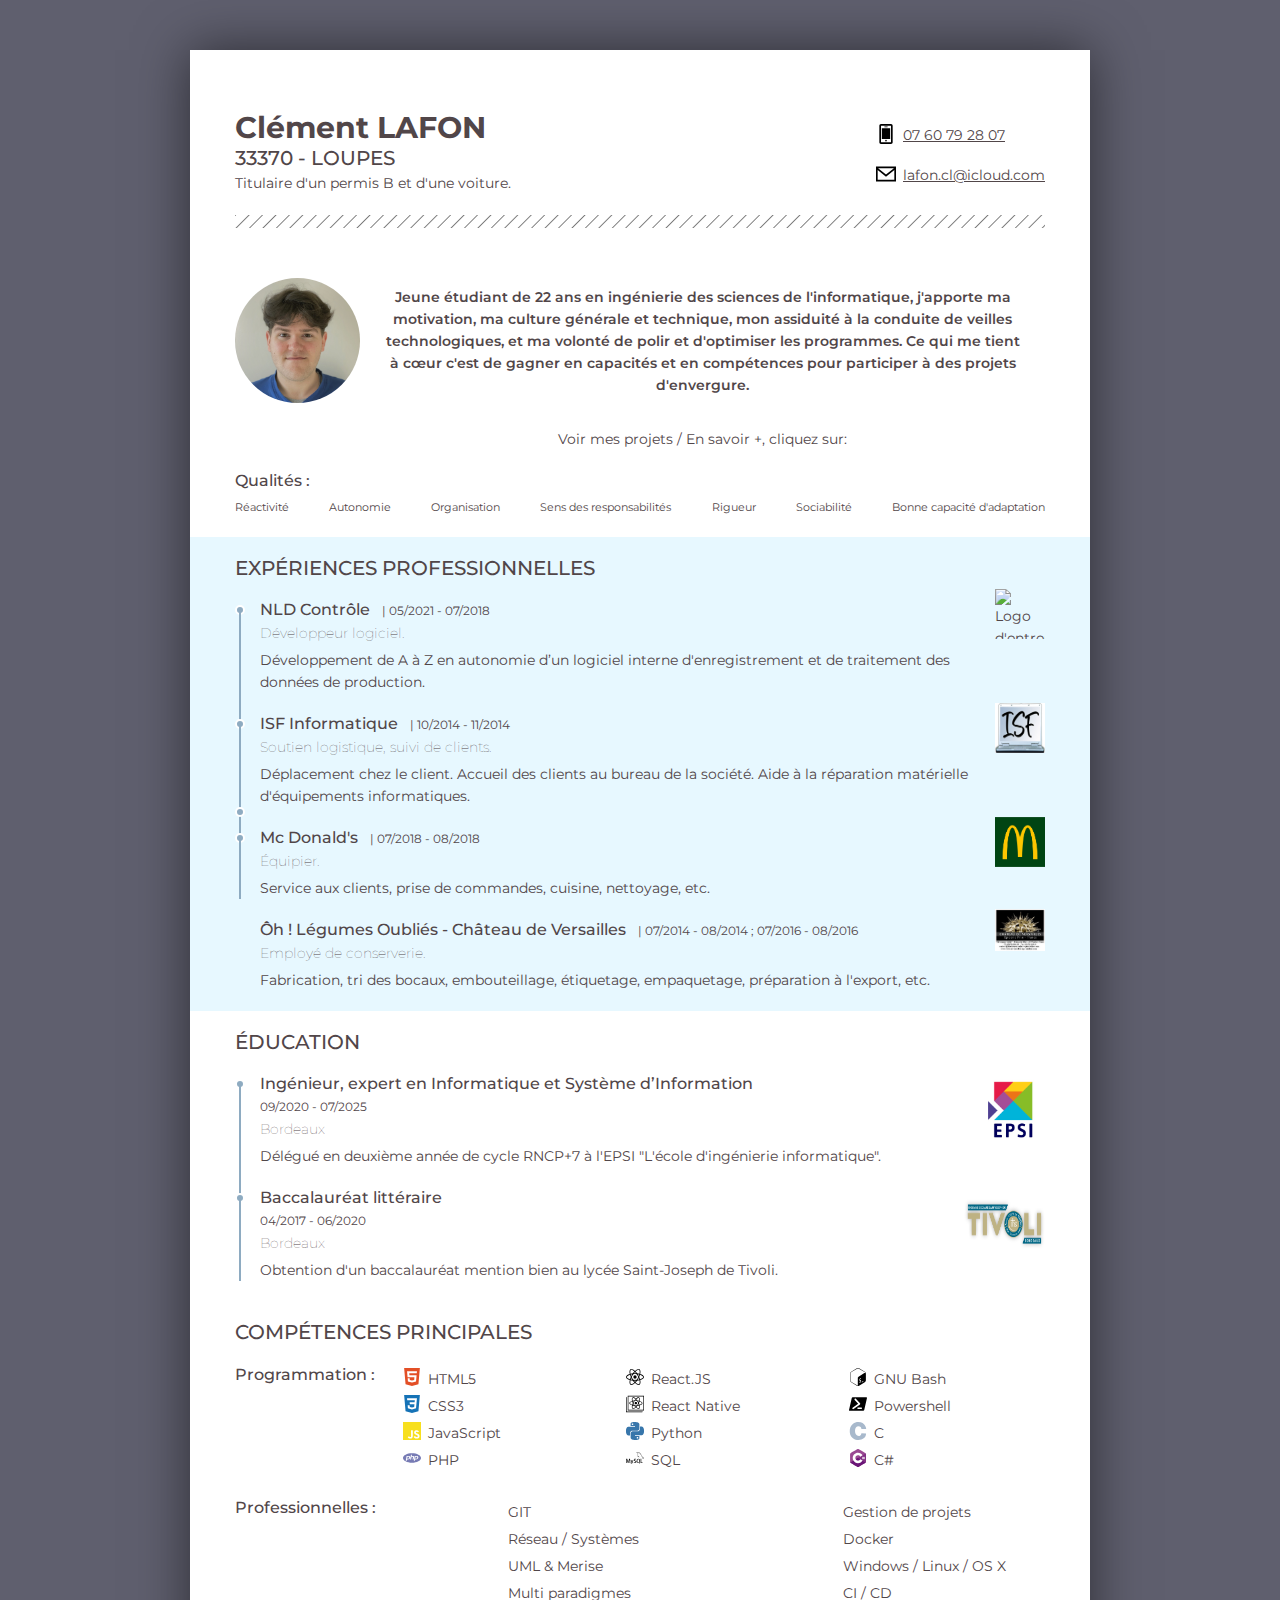
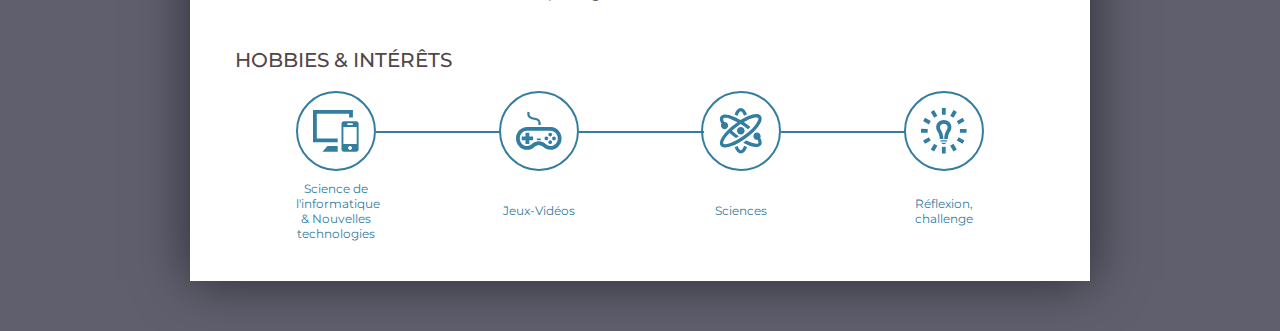
==== commit e5a1dda1: "🩹 (text, presentation) : Remove text from presentation." ====
--- a/index.html
+++ b/index.html
@@ -69,9 +69,9 @@
         <!-- Profil -->
         <div class="categorie" id="profil">
             <div>
-                <div>
+                <div id="searching">
                     <p>
-                        A la recherche d'un stage en développement informatique pour la période de
+                        A la recherche d'un stage en DevOps pour la période de
                         <b>janvier</b> à <b>février</b> 2022.
                     </p>
                 </div>
@@ -476,4 +476,4 @@
     <script type="text/javascript" src="./assets/js/index.js"></script>
 </body>
 
-</html>+</html>
--- a/assets/css/style.css
+++ b/assets/css/style.css
@@ -126,6 +126,10 @@
 
 /* Présentation
 __________________________________________________________________________________________________________________________________________________________________________________________________*/
+#searching {
+  display: none;
+}
+
 
 #presentation > div {
   display: flex;
@@ -137,6 +141,11 @@
   flex-wrap: wrap;
   height: auto;
   align-content: space-around;
+}
+
+#presentation h2 {
+  padding-top: 5px;
+  width: 100%;
 }
 
 #presentation > div > ul {
@@ -174,13 +183,22 @@
   align-items: center;
 }
 
-#profil > div > div:first-child {
+#profil > div > div:first-child  {
+  text-align: center;
+  border: 0.1px solid rgba(182, 0, 0, 0.61); 
+  width: 100%;
+  padding: 1px;
+  margin-bottom: 15px;
+  /* display: none; */
+}
+
+#profil > div > div:nth-child(2) {
   display: flex;
   justify-content: flex-end;
   flex-wrap: wrap;
 }
 
-#profil > div > div:first-child > div {
+#profil > div > div:nth-child(2) > div {
   display: flex;
   justify-content: space-between;
   width: 100%;
@@ -194,7 +212,7 @@
   margin: 10px 0;
 }
 
-#profil > div > div:first-child > div:first-child > p {
+#profil > div > div:nth-child(2) > div:first-child > p {
   padding: 0 25px;
   height: auto;
   width: calc(100% - 125px);
@@ -203,14 +221,14 @@
   font-size: 14px;
 }
 
-#profil > div > div:first-child > div:last-child {
+#profil > div > div:nth-child(2) > div:last-child {
   font-weight: normal;
   justify-content: center;
   width: calc(100% - 125px);
   height: auto;
 }
 
-#profil > div > div:first-child > div:last-child > p {
+#profil > div > div:nth-child(2) > div:last-child > p {
   text-align: center;
   width: 100%;
   margin: 15px 0 0;
@@ -304,7 +322,7 @@
   background-color: var(--Nepal);
 }
 
-#ex_professionnelles > div:last-child > div:last-child::before {
+#ex_professionnelles > div:last-child > div:nth-child(3)::before {
   content: "";
   position: absolute;
   left: 0;
@@ -315,6 +333,17 @@
   background-color: var(--Nepal);
 }
 
+#ex_professionnelles > div:last-child > div:last-child::before {
+  content: "";
+  position: absolute;
+  left: 0;
+  width: 6px;
+  height: 6px;
+  border-radius: 50%;
+  border: 2px solid var(--White);
+  background-color: var(--Nepal);
+}
+
 /* Créer les lignes verticales dans la "section" #ex_professionnelles */
 #ex_professionnelles > div:last-child > div:first-child::after {
   content: "";
@@ -332,7 +361,7 @@
   background-color: var(--Nepal);
 }
 
-#ex_professionnelles > div:last-child > div:last-child::after {
+#ex_professionnelles > div:last-child > div:nth-child(3)::after {
   content: "";
   position: absolute;
   left: 4px;
@@ -340,9 +369,17 @@
   background-color: var(--Nepal);
 }
 
-#ex_professionnelles > div:last-child > div:nth-child(2) .logo {
+#ex_professionnelles > div:last-child > div:last-child::after {
+  content: "";
+  position: absolute;
+  left: 4px;
+  width: 2px;
+  background-color: var(--Nepal);
+}
+
+/* #ex_professionnelles > div:last-child > div:nth-child(2) .logo {
   padding-bottom: 13.5px;
-}
+} */
 
 #ex_professionnelles > div:last-child > div:last-child .logo {
   padding-bottom: 8.4px;
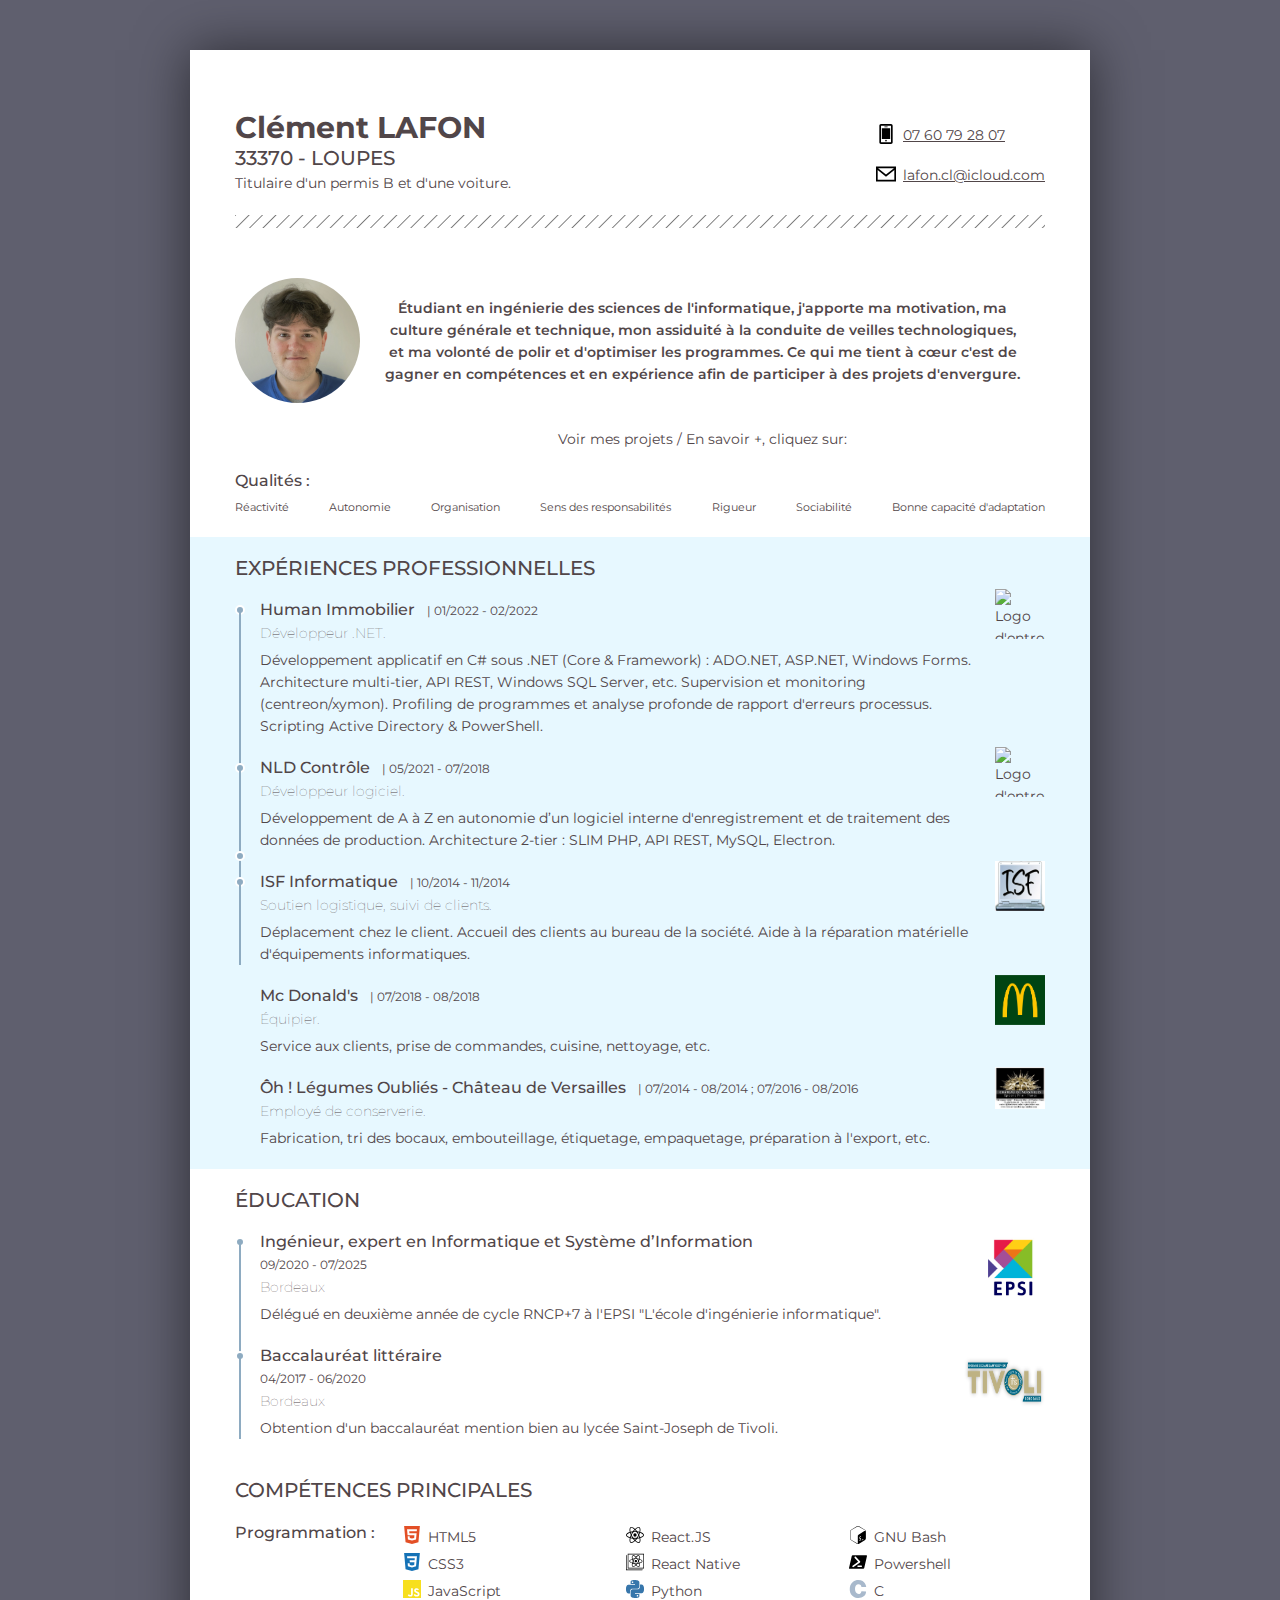
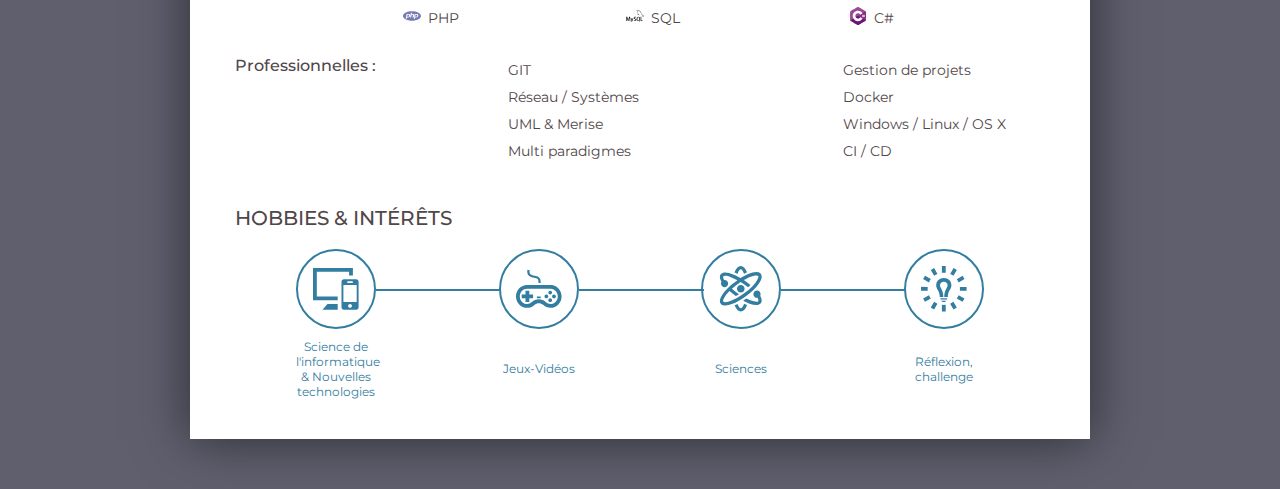
==== commit 6f22e6d8: "💬 (profil) : Update profil text" ====
--- a/index.html
+++ b/index.html
@@ -71,19 +71,18 @@
             <div>
                 <div id="searching">
                     <p>
-                        A la recherche d'un stage en DevOps pour la période de
-                        <b>janvier</b> à <b>février</b> 2022.
+                        À la recherche d'une <b>alternance en DevOps</b> pour l'année <b>2022-2023</b>.
                     </p>
                 </div>
                 <div>
                     <div>
                         <img src="./assets/img/photoProfil.jpg" alt="Photo de profil">
                         <p>
-                            Jeune étudiant de 22 ans en ingénierie des sciences de l'informatique,
+                            Étudiant en ingénierie des sciences de l'informatique,
                             j'apporte ma motivation, ma culture générale et technique,
                             mon assiduité à la conduite de veilles technologiques, et ma volonté de polir et d'optimiser
                             les programmes.
-                            Ce qui me tient à c&oelig;ur c'est de gagner en capacités et en compétences pour
+                            Ce qui me tient à c&oelig;ur c'est de gagner en compétences et en expérience afin de
                             participer à des projets d'envergure.
                         </p>
                     </div>
@@ -136,6 +135,31 @@
                     <div class="titre_section">
                         <div>
                             <h3 class="titre">
+                                Human Immobilier &nbsp;
+                                <span class="date">
+                                    | 01/2022 - 02/2022
+                                </span>
+                            </h3>
+                            <h4 class="poste">
+                                Développeur .NET.
+                            </h4>
+                        </div>
+                        <img class="logo" src="./assets/img/logoHI.jpg" alt="Logo d'entreprise : Human Immobilier">
+                    </div>
+                    <div>
+                        <p>
+                            Développement applicatif en C# sous .NET (Core & Framework) : ADO.NET, ASP.NET, Windows Forms. 
+                            Architecture multi-tier, API REST, Windows SQL Server, etc.
+                            Supervision et monitoring (centreon/xymon).
+                            Profiling de programmes et analyse profonde de rapport d'erreurs processus.
+                            Scripting Active Directory & PowerShell.
+                        </p>
+                    </div>
+                </div>
+                <div>
+                    <div class="titre_section">
+                        <div>
+                            <h3 class="titre">
                                 NLD Contrôle &nbsp;
                                 <span class="date">
                                     | 05/2021 - 07/2018
@@ -149,8 +173,8 @@
                     </div>
                     <div>
                         <p>
-                            Développement de A à Z en autonomie d’un logiciel interne d'enregistrement et de traitement
-                            des données de production.
+                            Développement de A à Z en autonomie d’un logiciel interne d'enregistrement et de traitement des données de production.
+                            Architecture 2-tier : SLIM PHP, API REST, MySQL, Electron.
                         </p>
                     </div>
                 </div>
--- a/assets/css/responsive.css
+++ b/assets/css/responsive.css
@@ -4,13 +4,19 @@
   }
 
   .a4 {
-    margin: 0;
+    margin: 10 0 0 0;
     box-shadow: none;
   }
 
   .categorie#presentation {
     margin-top: 0%;
-  }
+    padding-bottom: 0px;
+  }
+  
+  /* #profil > div > div:first-child  {
+    margin-bottom: 5px;
+  } */
+
 
   #icons > div {
     display: flex;
@@ -18,9 +24,13 @@
   }
 
   .hidden {
-    display: inline;
-    width: 100%;
-    text-align: center;
+    display: block;
+    width: 100%;
+    text-align: center; 
+  }
+
+  #education {
+    margin-top: 100px;
   }
 }
 
@@ -61,9 +71,7 @@
   }
 
   #presentation > div > div > h2 {
-    justify-content: center;
-    display: flex;
-    flex-wrap: wrap;
+    width: 100%;
   }
 
   #presentation > div > ul {
@@ -78,13 +86,13 @@
     justify-content: center;
   }
 
-  #profil > div > div:first-child > div:first-child {
-    display: flex;
-    justify-content: center;
-    flex-wrap: wrap;
-  }
-
-  #profil > div > div:first-child > div:first-child p {
+  #profil > div > div:nth-child(2) > div:first-child {
+    display: flex;
+    justify-content: center;
+    flex-wrap: wrap;
+  }
+
+  #profil > div > div:nth-child(2) > div:first-child p {
     padding: 0;
     margin: 5px 0;
     text-align: justify;
@@ -95,12 +103,9 @@
   #icons {
     justify-content: space-around;
   }
-  #profil > div > div:first-child > div:last-child {
-    width: 100%;
-  }
-
-  #profil > div > div:first-child > div:last-child p {
-    margin: 5px 0 0;
+
+  #profil > div > div:nth-child(2) > div:last-child {
+    width: 100%;
   }
 
   #profil h3 {
@@ -184,12 +189,12 @@
   /* Profil tablettes
 __________________________________________________________________________________________________________________________________________________________________________________________________*/
 
-  #profil > div > div:first-child div:first-child {
-    justify-content: center;
-    flex-wrap: wrap;
-  }
-
-  #profil > div > div:first-child > div:first-child p {
+  #profil > div > div:nth-child(2) > div:first-child {
+    justify-content: center;
+    flex-wrap: wrap;
+  }
+
+  #profil > div > div:nth-child(2) > div:first-child p {
     padding: 0;
     margin: 5px 0;
     text-align: justify;
@@ -197,11 +202,11 @@
     height: auto;
   }
 
-  #profil > div > div:first-child > div:last-child {
-    width: 100%;
-  }
-
-  #profil > div > div:first-child > div:last-child p {
+  #profil > div > div:nth-child(2) > div:last-child {
+    width: 100%;
+  }
+
+  #profil > div > div:nth-child(2) > div:last-child p {
     margin: 5px 0 0;
   }
 
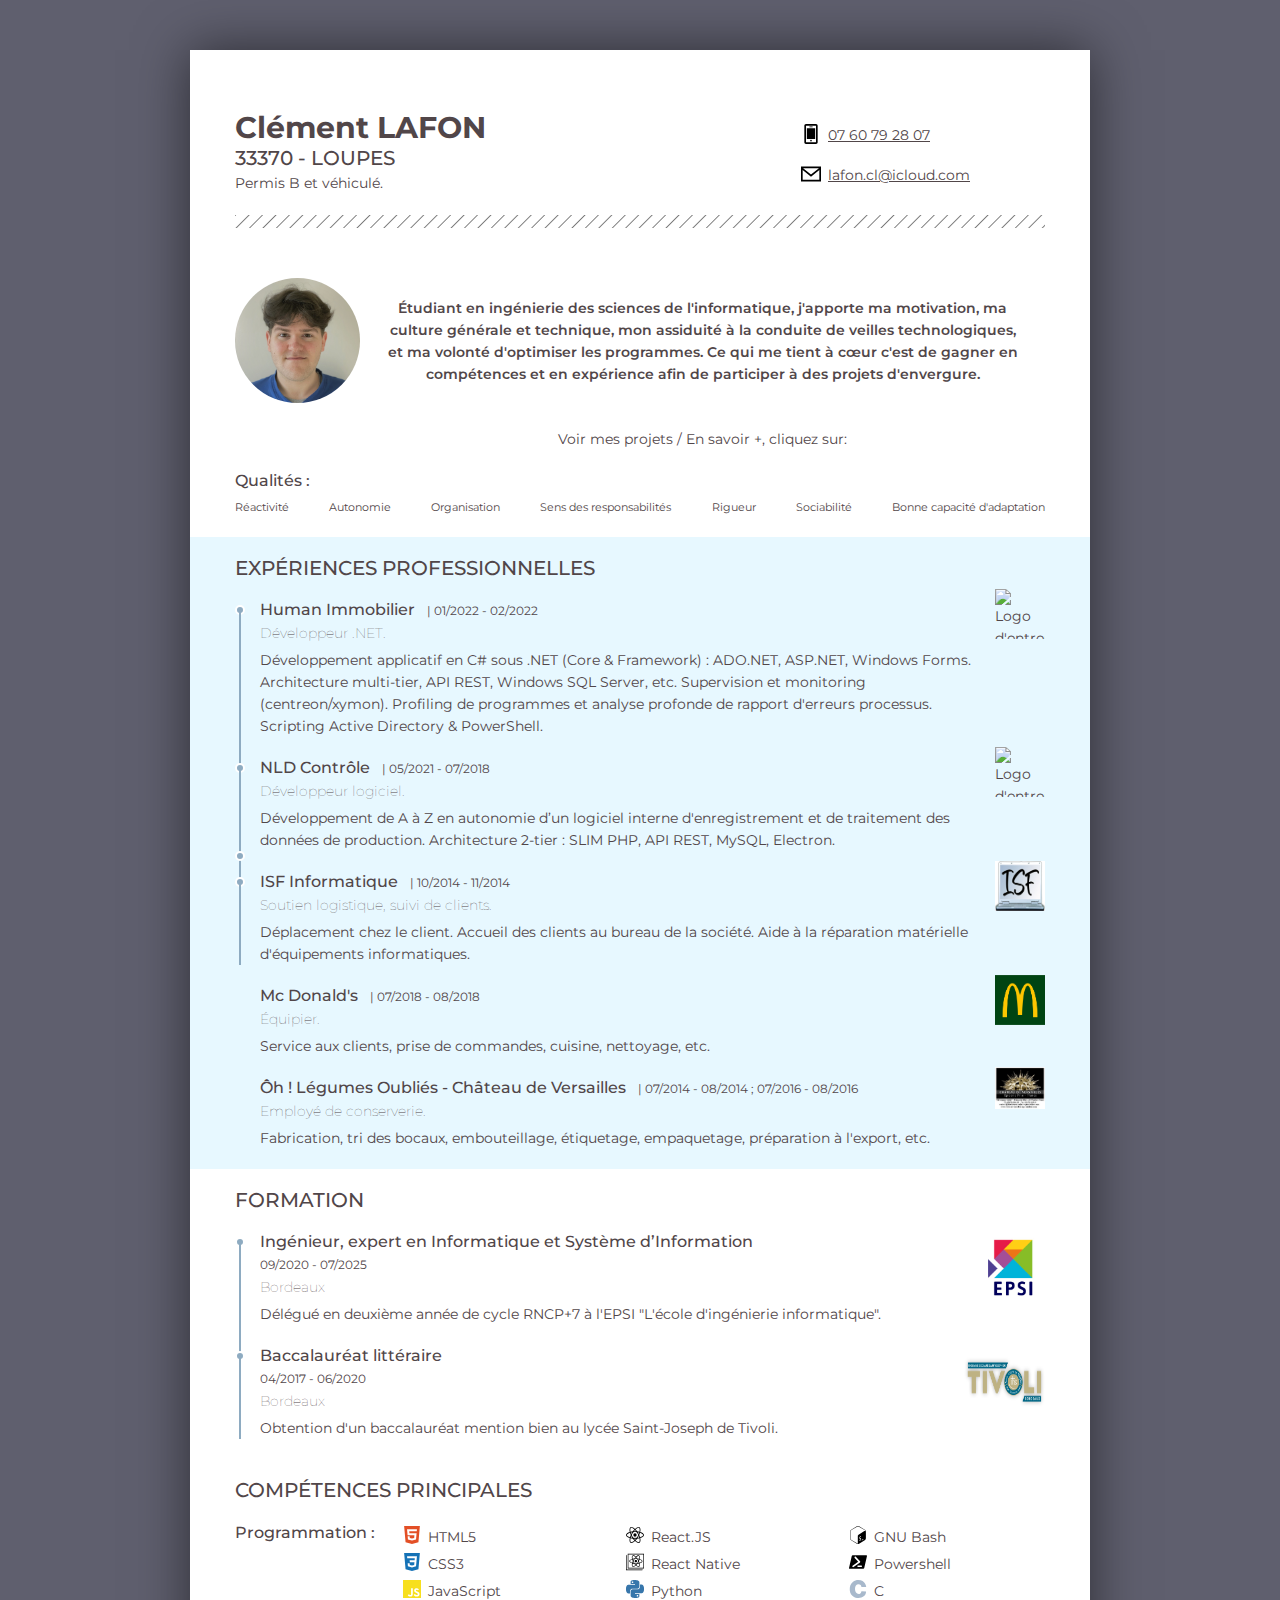
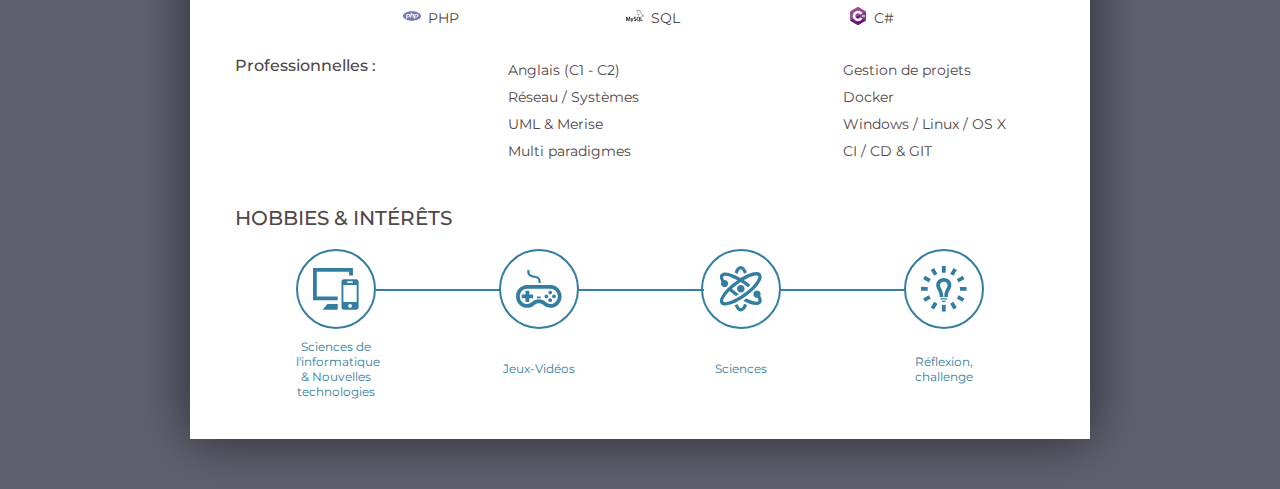
==== commit f3a13746: "(text) : Update intership" ====
--- a/index.html
+++ b/index.html
@@ -33,7 +33,7 @@
                     <h2 class="titre_categorie">
                         33370 - LOUPES
                     </h2>
-                    <p>Titulaire d'un permis B et d'une voiture.</p>
+                    <p>Permis B et véhiculé.</p>
                 </div>
                 <ul>
                     <li>
@@ -71,7 +71,7 @@
             <div>
                 <div id="searching">
                     <p>
-                        À la recherche d'une <b>alternance en DevOps</b> pour l'année <b>2022-2023</b>.
+                        À la recherche d'une <b>alternance en DevOps</b> pour l'année <b>2022-2023</b>. <br> Alternance <b>2 sem de travail / 1 sem</b> de cours.
                     </p>
                 </div>
                 <div>
@@ -80,7 +80,7 @@
                         <p>
                             Étudiant en ingénierie des sciences de l'informatique,
                             j'apporte ma motivation, ma culture générale et technique,
-                            mon assiduité à la conduite de veilles technologiques, et ma volonté de polir et d'optimiser
+                            mon assiduité à la conduite de veilles technologiques, et ma volonté d'optimiser
                             les programmes.
                             Ce qui me tient à c&oelig;ur c'est de gagner en compétences et en expérience afin de
                             participer à des projets d'envergure.
@@ -251,7 +251,7 @@
         <div class="categorie" id="education">
             <div>
                 <h2 class="titre_categorie">
-                    ÉDUCATION
+                    FORMATION
                 </h2>
             </div>
             <div>
@@ -434,7 +434,7 @@
             <div>
                 <h3>Professionnelles :</h3>
                 <ul>
-                    <li>GIT</li>
+                    <li>Anglais (C1 - C2)</li>
                     <li>Réseau / Systèmes</li>
                     <li>UML & Merise</li>
                     <li>Multi paradigmes</i>
@@ -443,7 +443,7 @@
                     <li>Gestion de projets</li>
                     <li>Docker</li>
                     <li>Windows / Linux / OS X</li>
-                    <li>CI / CD</li>
+                    <li>CI / CD & GIT</li>
                 </ul>
             </div>
         </div>
@@ -463,7 +463,7 @@
                                 d="M24 8.2c0-.318-.126-.623-.351-.849-.226-.225-.531-.351-.849-.351h-6.6c-.318 0-.623.126-.849.351-.225.226-.351.531-.351.849v13.6c0 .318.126.623.351.849.226.225.531.351.849.351h6.6c.318 0 .623-.126.849-.351.225-.226.351-.531.351-.849v-13.6zm-11 14.8h-8l2.599-3h5.401v3zm6.5-1c-.553 0-1-.448-1-1s.447-1 1-1c.552 0 .999.448.999 1s-.447 1-.999 1zm3.5-3v-9.024h-7v9.024h7zm-2-14h-2v-2h-17v13h11v2h-13v-17h21v4zm-.5 4c.276 0 .5-.224.5-.5s-.224-.5-.5-.5h-2c-.276 0-.5.224-.5.5s.224.5.5.5h2z" />
                         </svg>
                     </div>
-                    <p>Science de l'informatique & Nouvelles technologies</p>
+                    <p>Sciences de l'informatique & Nouvelles technologies</p>
                 </li>
                 <li>
                     <div>
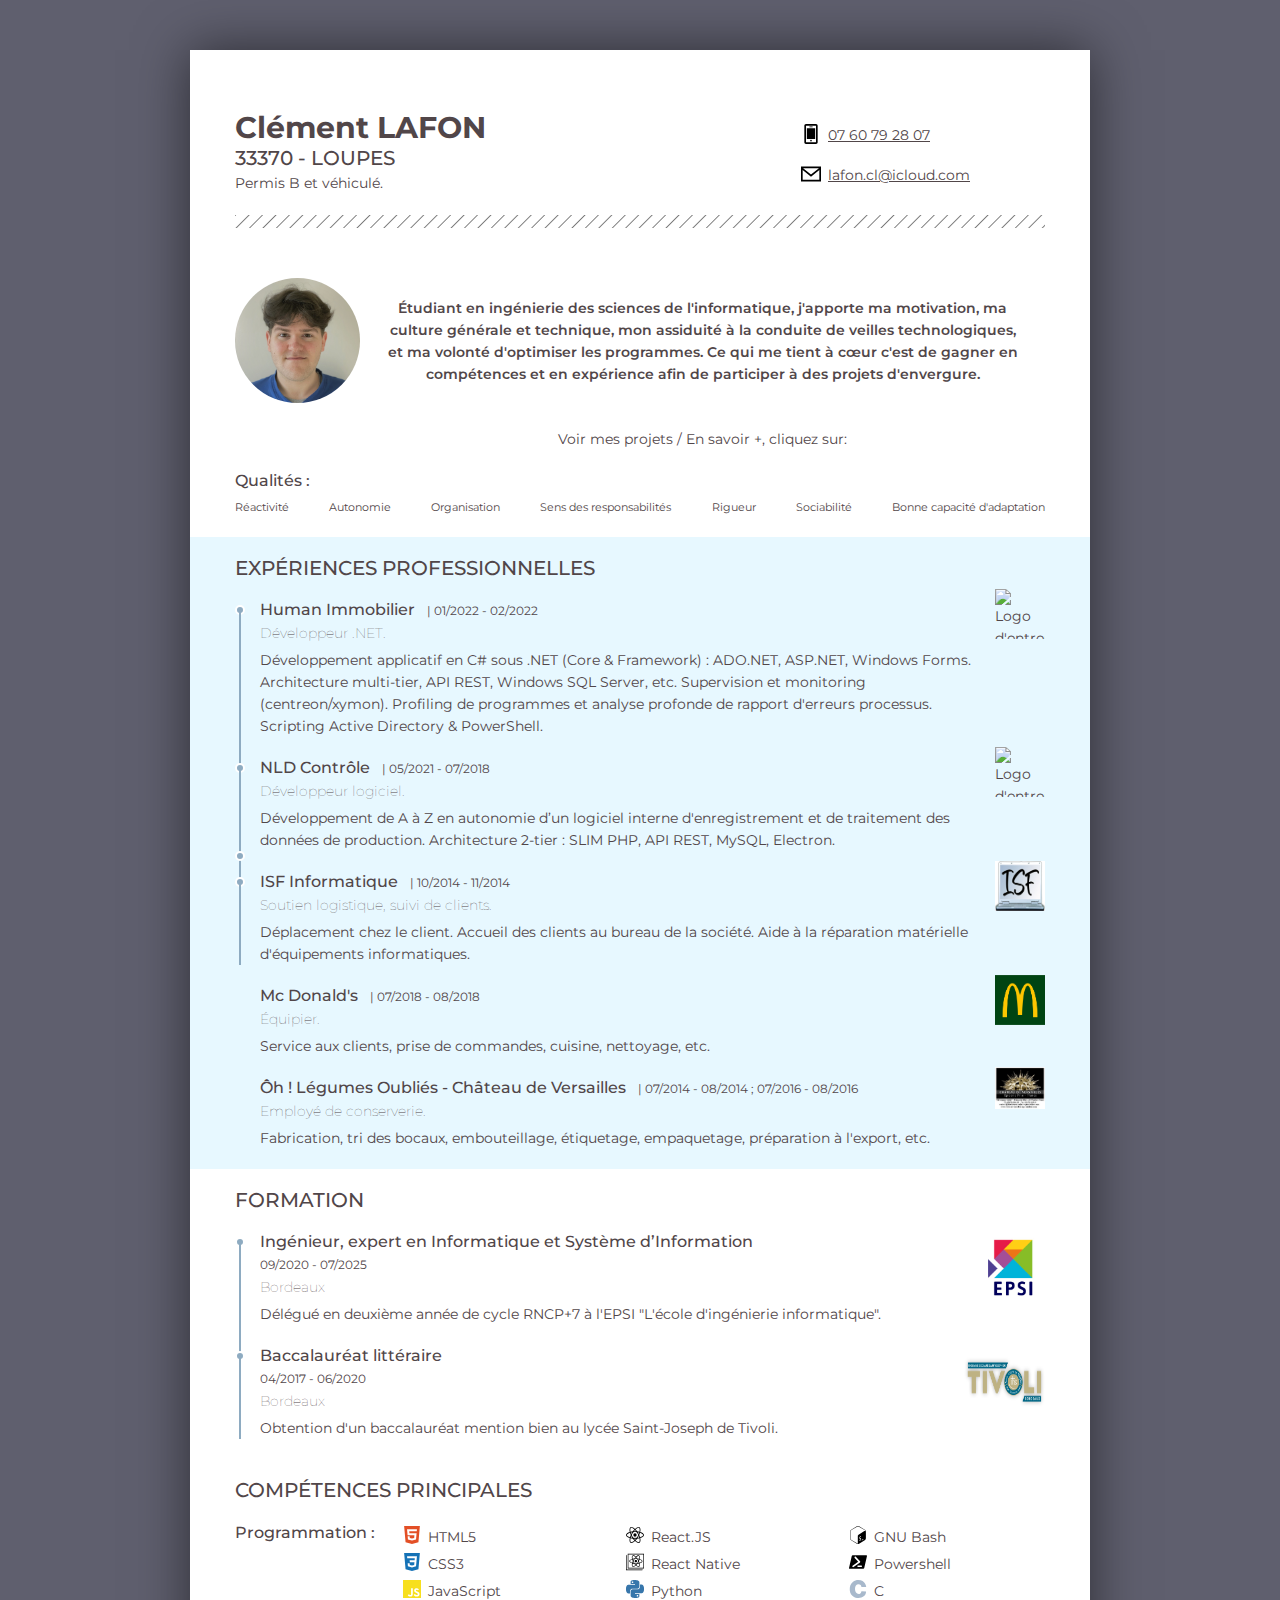
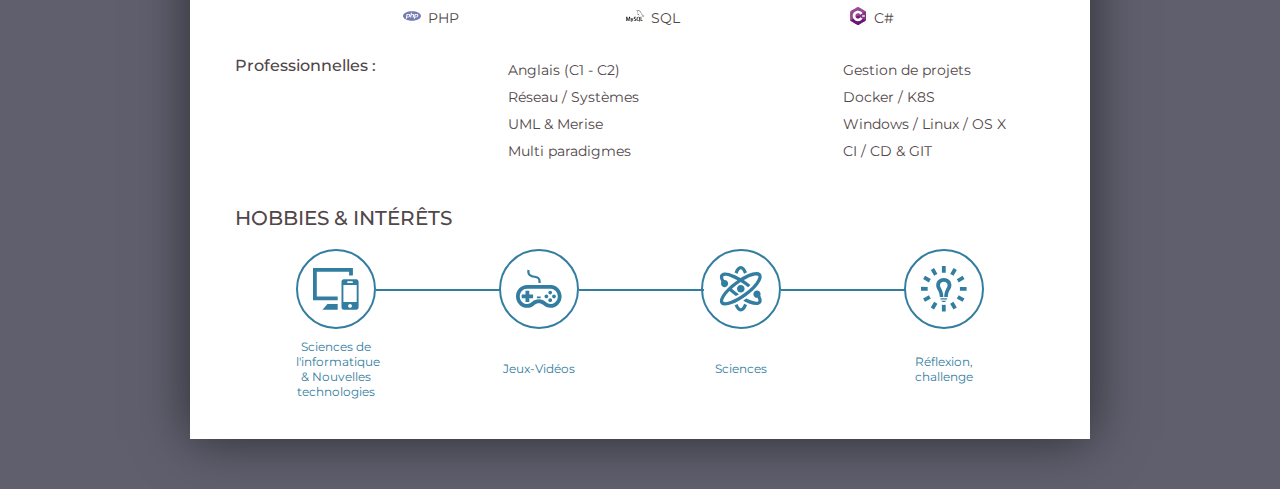
==== commit d74a464a: "Update index.html" ====
--- a/index.html
+++ b/index.html
@@ -441,7 +441,7 @@
                 </ul>
                 <ul>
                     <li>Gestion de projets</li>
-                    <li>Docker</li>
+                    <li>Docker / K8S</li>
                     <li>Windows / Linux / OS X</li>
                     <li>CI / CD & GIT</li>
                 </ul>
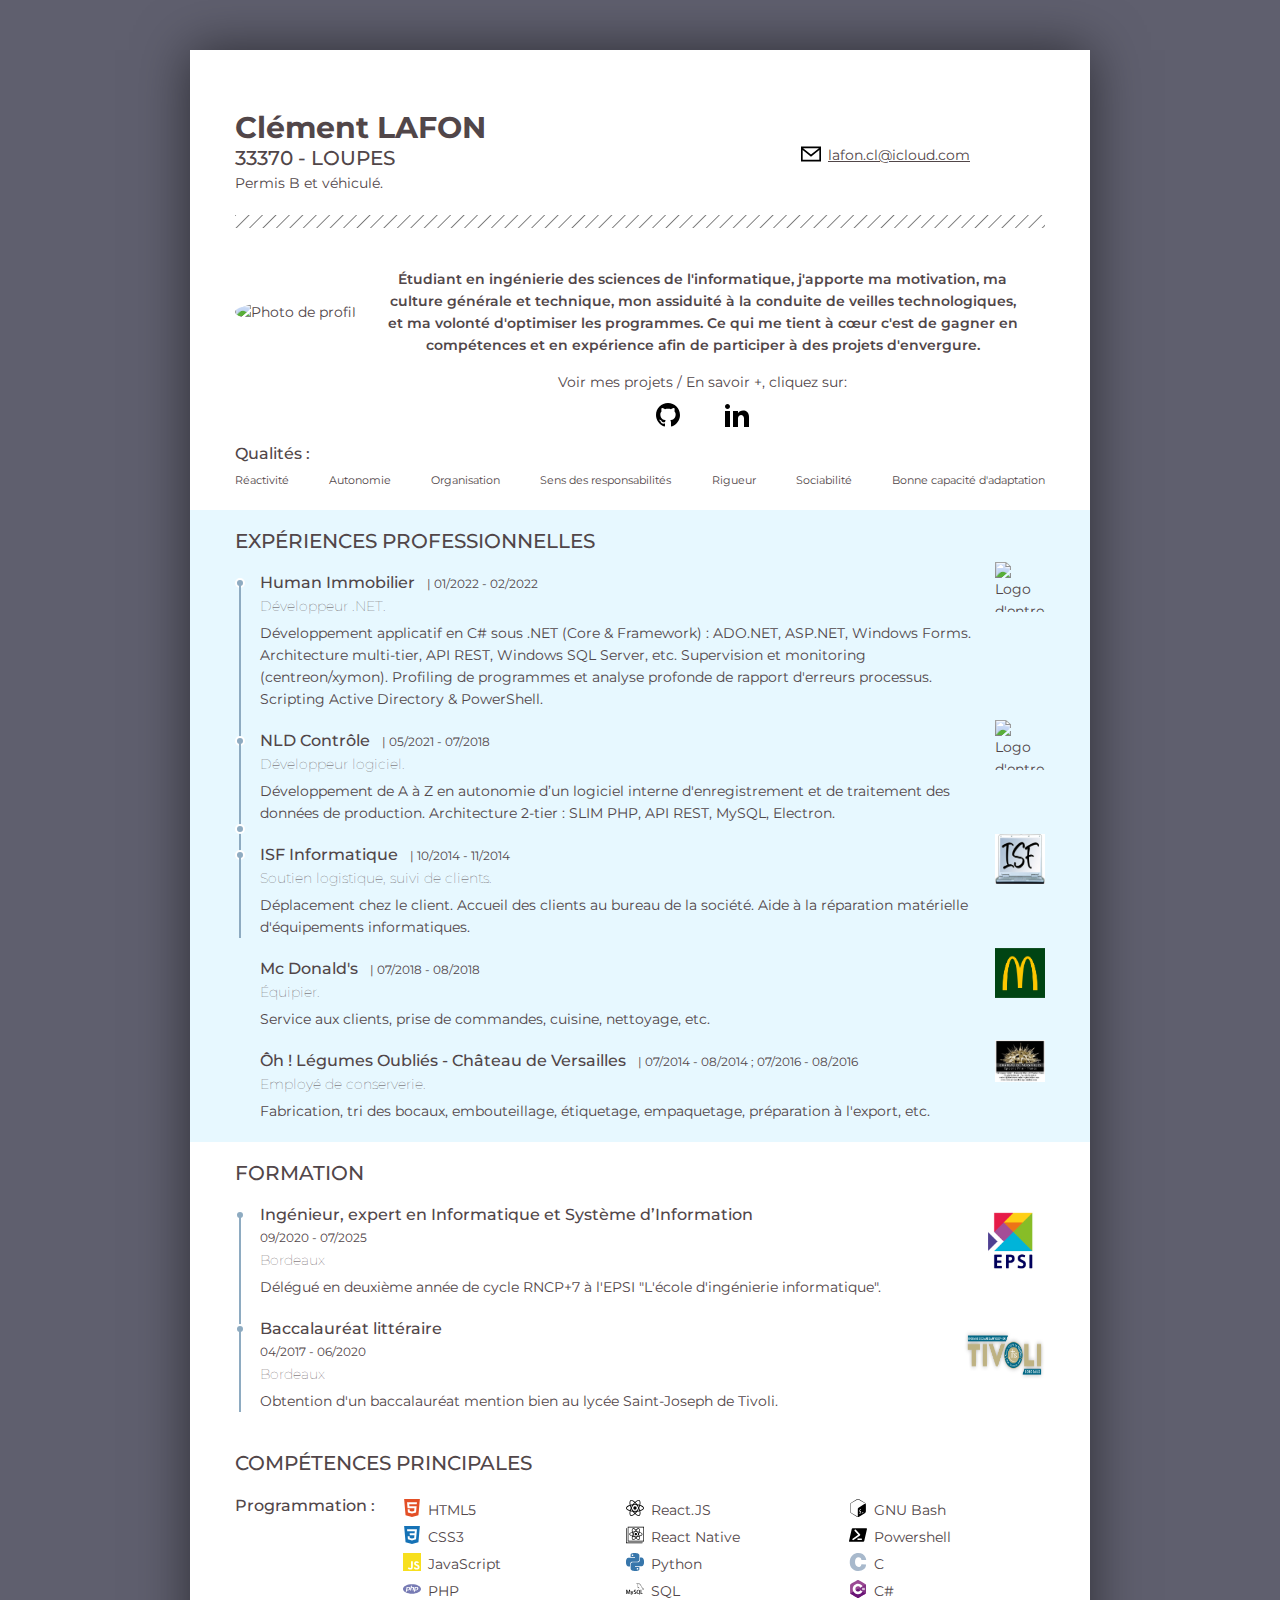
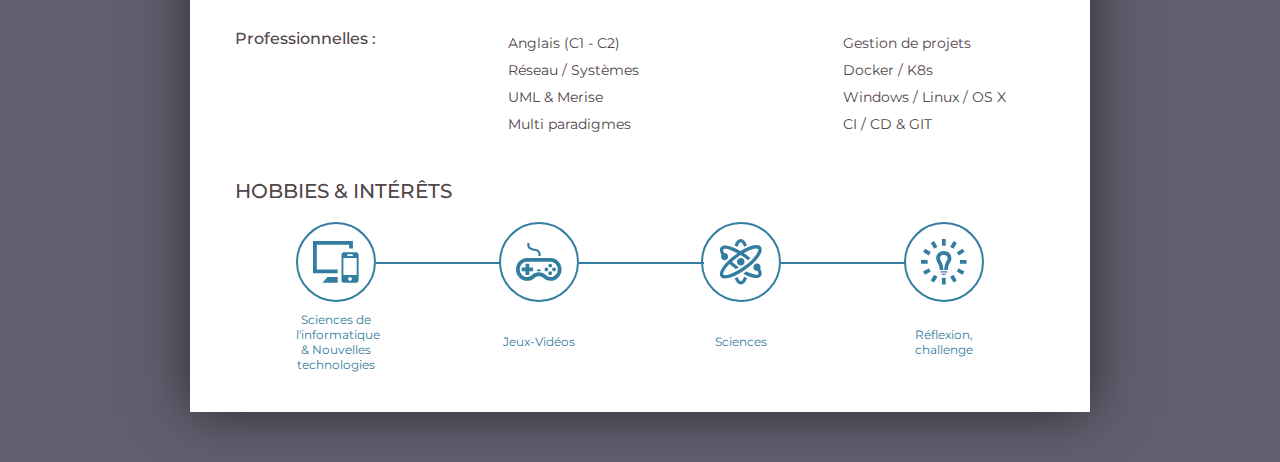
==== commit c0d675b0: "Update missing CDN" ====
--- a/index.html
+++ b/index.html
@@ -39,15 +39,6 @@
                     <li>
                         <svg xmlns="http://www.w3.org/2000/svg" viewBox="0 0 24 24">
                             <path
-                                d="M17.5 2c.276 0 .5.224.5.5v19c0 .276-.224.5-.5.5h-11c-.276 0-.5-.224-.5-.5v-19c0-.276.224-.5.5-.5h11zm2.5 0c0-1.104-.896-2-2-2h-12c-1.104 0-2 .896-2 2v20c0 1.104.896 2 2 2h12c1.104 0 2-.896 2-2v-20zm-9.5 1h3c.276 0 .5.224.5.501 0 .275-.224.499-.5.499h-3c-.275 0-.5-.224-.5-.499 0-.277.225-.501.5-.501zm1.5 18c-.553 0-1-.448-1-1s.447-1 1-1c.552 0 .999.448.999 1s-.447 1-.999 1zm5-3h-10v-13h10v13z" />
-                        </svg>
-                        <a href="tel:+33760792807">
-                            07 60 79 28 07
-                        </a>
-                    </li>
-                    <li>
-                        <svg xmlns="http://www.w3.org/2000/svg" viewBox="0 0 24 24">
-                            <path
                                 d="M0 3v18h24v-18h-24zm21.518 2l-9.518 7.713-9.518-7.713h19.036zm-19.518 14v-11.817l10 8.104 10-8.104v11.817h-20z" />
                         </svg>
                         <a href="mailto:lafon.cl@icloud.com">
@@ -71,7 +62,8 @@
             <div>
                 <div id="searching">
                     <p>
-                        À la recherche d'une <b>alternance en DevOps</b> pour l'année <b>2022-2023</b>. <br> Alternance <b>2 sem de travail / 1 sem</b> de cours.
+                        À la recherche d'une <b>alternance en DevOps</b> pour l'année <b>2022-2023</b>. <br> Alternance
+                        <b>2 sem de travail / 1 sem</b> de cours.
                     </p>
                 </div>
                 <div>
@@ -93,14 +85,22 @@
                         <div id="icons">
                             <div>
                                 <a href="https://www.github.com/L-Clem" target="_blank" alt="Github : L-Clem">
-                                    <i class="im im-github"></i>
+                                    <svg xmlns="http://www.w3.org/2000/svg" width="24" height="24" viewBox="0 0 24 24"
+                                        fill-rule="evenodd" clip-rule="evenodd">
+                                        <path
+                                            d="M12 0c-6.626 0-12 5.373-12 12 0 5.302 3.438 9.8 8.207 11.387.599.111.793-.261.793-.577v-2.234c-3.338.726-4.033-1.416-4.033-1.416-.546-1.387-1.333-1.756-1.333-1.756-1.089-.745.083-.729.083-.729 1.205.084 1.839 1.237 1.839 1.237 1.07 1.834 2.807 1.304 3.492.997.107-.775.418-1.305.762-1.604-2.665-.305-5.467-1.334-5.467-5.931 0-1.311.469-2.381 1.236-3.221-.124-.303-.535-1.524.117-3.176 0 0 1.008-.322 3.301 1.23.957-.266 1.983-.399 3.003-.404 1.02.005 2.047.138 3.006.404 2.291-1.552 3.297-1.23 3.297-1.23.653 1.653.242 2.874.118 3.176.77.84 1.235 1.911 1.235 3.221 0 4.609-2.807 5.624-5.479 5.921.43.372.823 1.102.823 2.222v3.293c0 .319.192.694.801.576 4.765-1.589 8.199-6.086 8.199-11.386 0-6.627-5.373-12-12-12z" />
+                                    </svg>
                                 </a>
                                 <a class="hidden" href="https://github.com/L-Clem">L-Clem</a>
                             </div>
                             <div>
                                 <a href="https://www.linkedin.com/in/clement-lafon" target="_blank"
                                     alt="LinkedIn : clement-lafon">
-                                    <i class="im im-linkedin"></i>
+                                    <svg xmlns="http://www.w3.org/2000/svg" width="24" height="24" viewBox="0 0 24 24"
+                                        fill-rule="evenodd" clip-rule="evenodd">
+                                        <path
+                                            d="M4.98 3.5c0 1.381-1.11 2.5-2.48 2.5s-2.48-1.119-2.48-2.5c0-1.38 1.11-2.5 2.48-2.5s2.48 1.12 2.48 2.5zm.02 4.5h-5v16h5v-16zm7.982 0h-4.968v16h4.969v-8.399c0-4.67 6.029-5.052 6.029 0v8.399h4.988v-10.131c0-7.88-8.922-7.593-11.018-3.714v-2.155z" />
+                                    </svg>
                                 </a>
                                 <a class="hidden" href="https://www.linkedin.com/in/clement-lafon">clement-lafon</a>
                             </div>
@@ -148,7 +148,8 @@
                     </div>
                     <div>
                         <p>
-                            Développement applicatif en C# sous .NET (Core & Framework) : ADO.NET, ASP.NET, Windows Forms. 
+                            Développement applicatif en C# sous .NET (Core & Framework) : ADO.NET, ASP.NET, Windows
+                            Forms.
                             Architecture multi-tier, API REST, Windows SQL Server, etc.
                             Supervision et monitoring (centreon/xymon).
                             Profiling de programmes et analyse profonde de rapport d'erreurs processus.
@@ -173,7 +174,8 @@
                     </div>
                     <div>
                         <p>
-                            Développement de A à Z en autonomie d’un logiciel interne d'enregistrement et de traitement des données de production.
+                            Développement de A à Z en autonomie d’un logiciel interne d'enregistrement et de traitement
+                            des données de production.
                             Architecture 2-tier : SLIM PHP, API REST, MySQL, Electron.
                         </p>
                     </div>
@@ -441,7 +443,7 @@
                 </ul>
                 <ul>
                     <li>Gestion de projets</li>
-                    <li>Docker / K8S</li>
+                    <li>Docker / K8s</li>
                     <li>Windows / Linux / OS X</li>
                     <li>CI / CD & GIT</li>
                 </ul>
@@ -500,4 +502,4 @@
     <script type="text/javascript" src="./assets/js/index.js"></script>
 </body>
 
-</html>
+</html>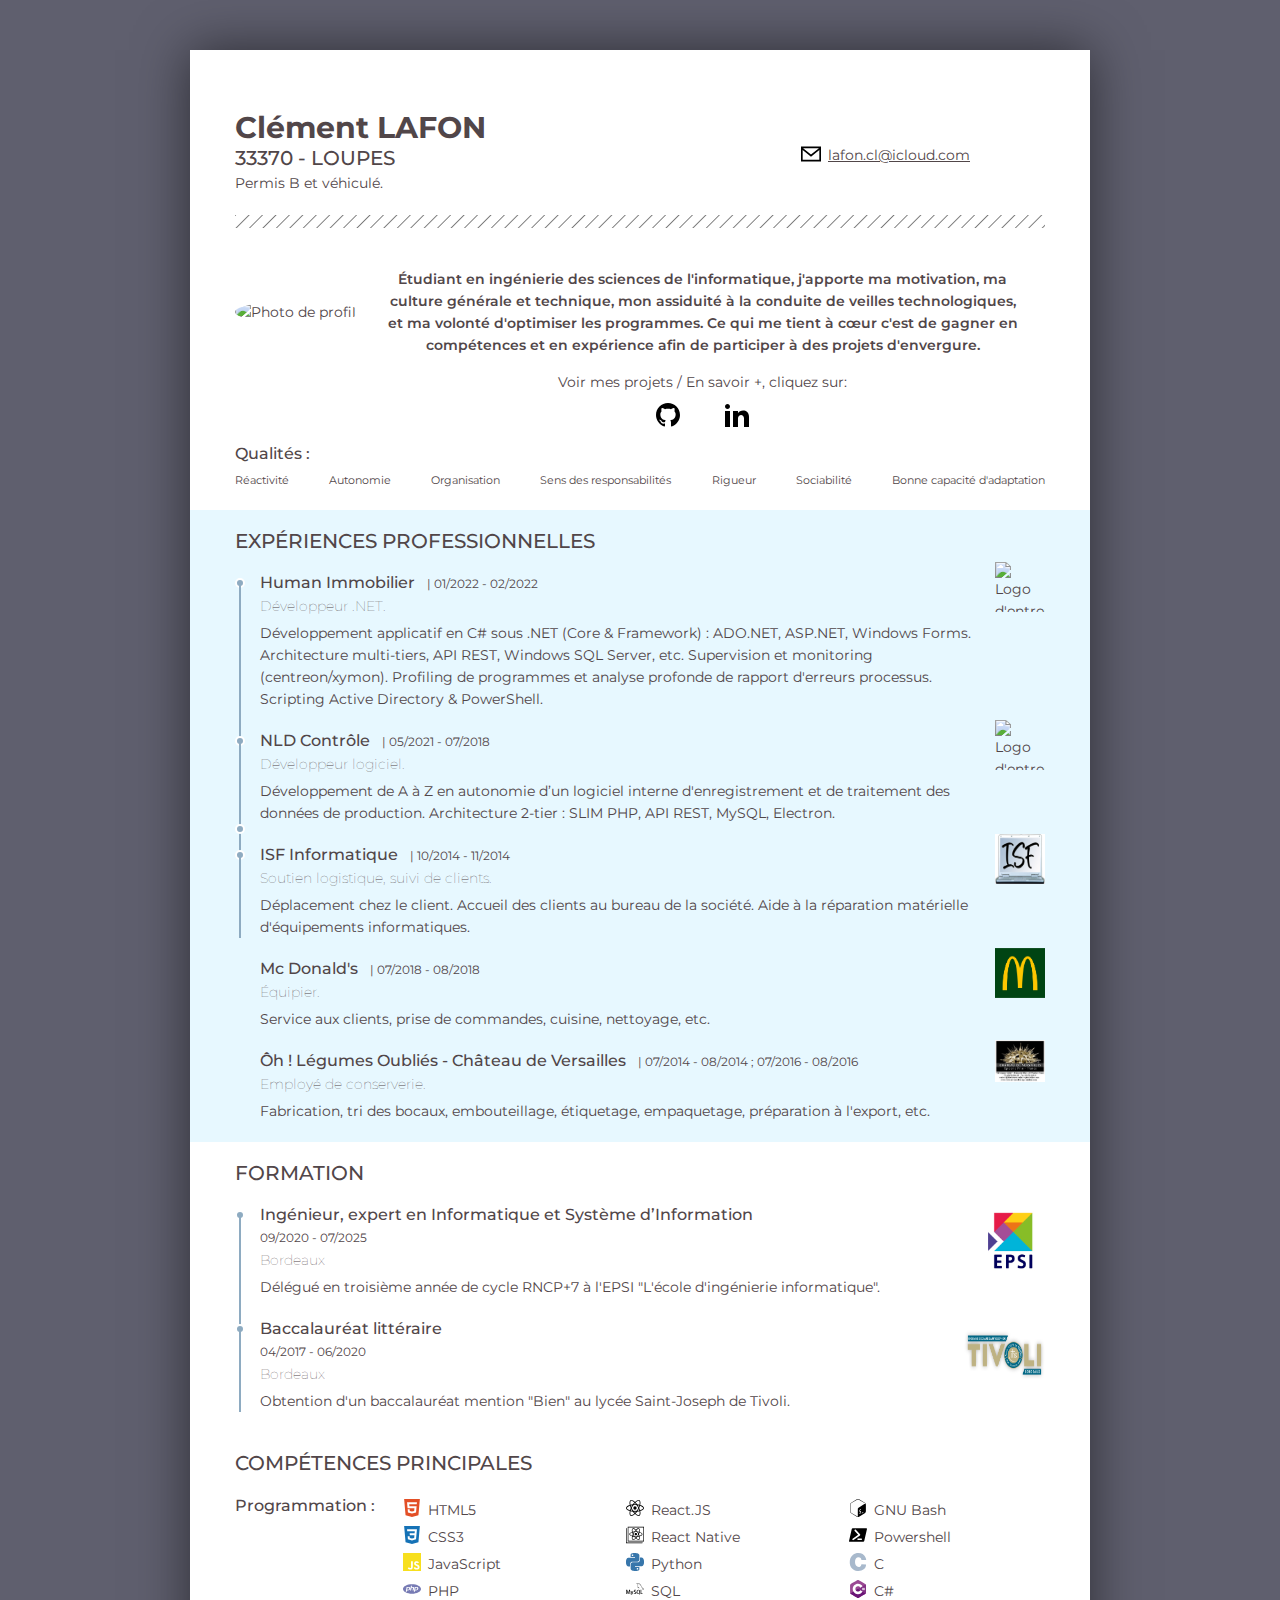
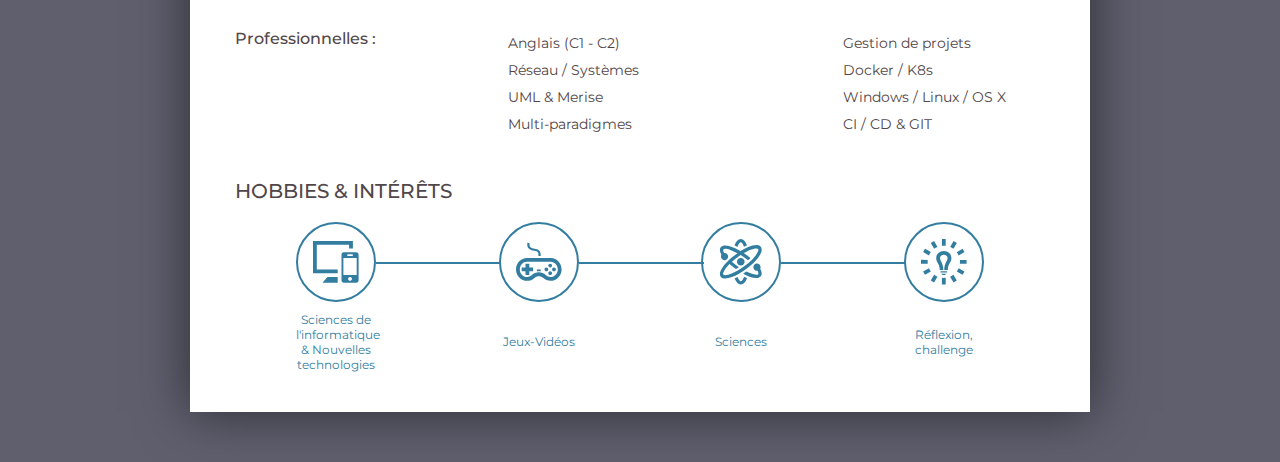
==== commit 683dce29: "Update index.html" ====
--- a/index.html
+++ b/index.html
@@ -150,7 +150,7 @@
                         <p>
                             Développement applicatif en C# sous .NET (Core & Framework) : ADO.NET, ASP.NET, Windows
                             Forms.
-                            Architecture multi-tier, API REST, Windows SQL Server, etc.
+                            Architecture multi-tiers, API REST, Windows SQL Server, etc.
                             Supervision et monitoring (centreon/xymon).
                             Profiling de programmes et analyse profonde de rapport d'erreurs processus.
                             Scripting Active Directory & PowerShell.
@@ -270,7 +270,7 @@
                                 Bordeaux
                             </h4>
                             <p>
-                                Délégué en deuxième année de cycle RNCP+7 à l'EPSI "L'école d'ingénierie informatique".
+                                Délégué en troisième année de cycle RNCP+7 à l'EPSI "L'école d'ingénierie informatique".
                             </p>
                         </h3>
                     </div>
@@ -288,7 +288,7 @@
                                 Bordeaux
                             </h4>
                             <p>
-                                Obtention d'un baccalauréat mention bien au lycée Saint-Joseph de Tivoli.
+                                Obtention d'un baccalauréat mention "Bien" au lycée Saint-Joseph de Tivoli.
                             </p>
                         </h3>
                     </div>
@@ -439,7 +439,7 @@
                     <li>Anglais (C1 - C2)</li>
                     <li>Réseau / Systèmes</li>
                     <li>UML & Merise</li>
-                    <li>Multi paradigmes</i>
+                    <li>Multi-paradigmes</i>
                 </ul>
                 <ul>
                     <li>Gestion de projets</li>
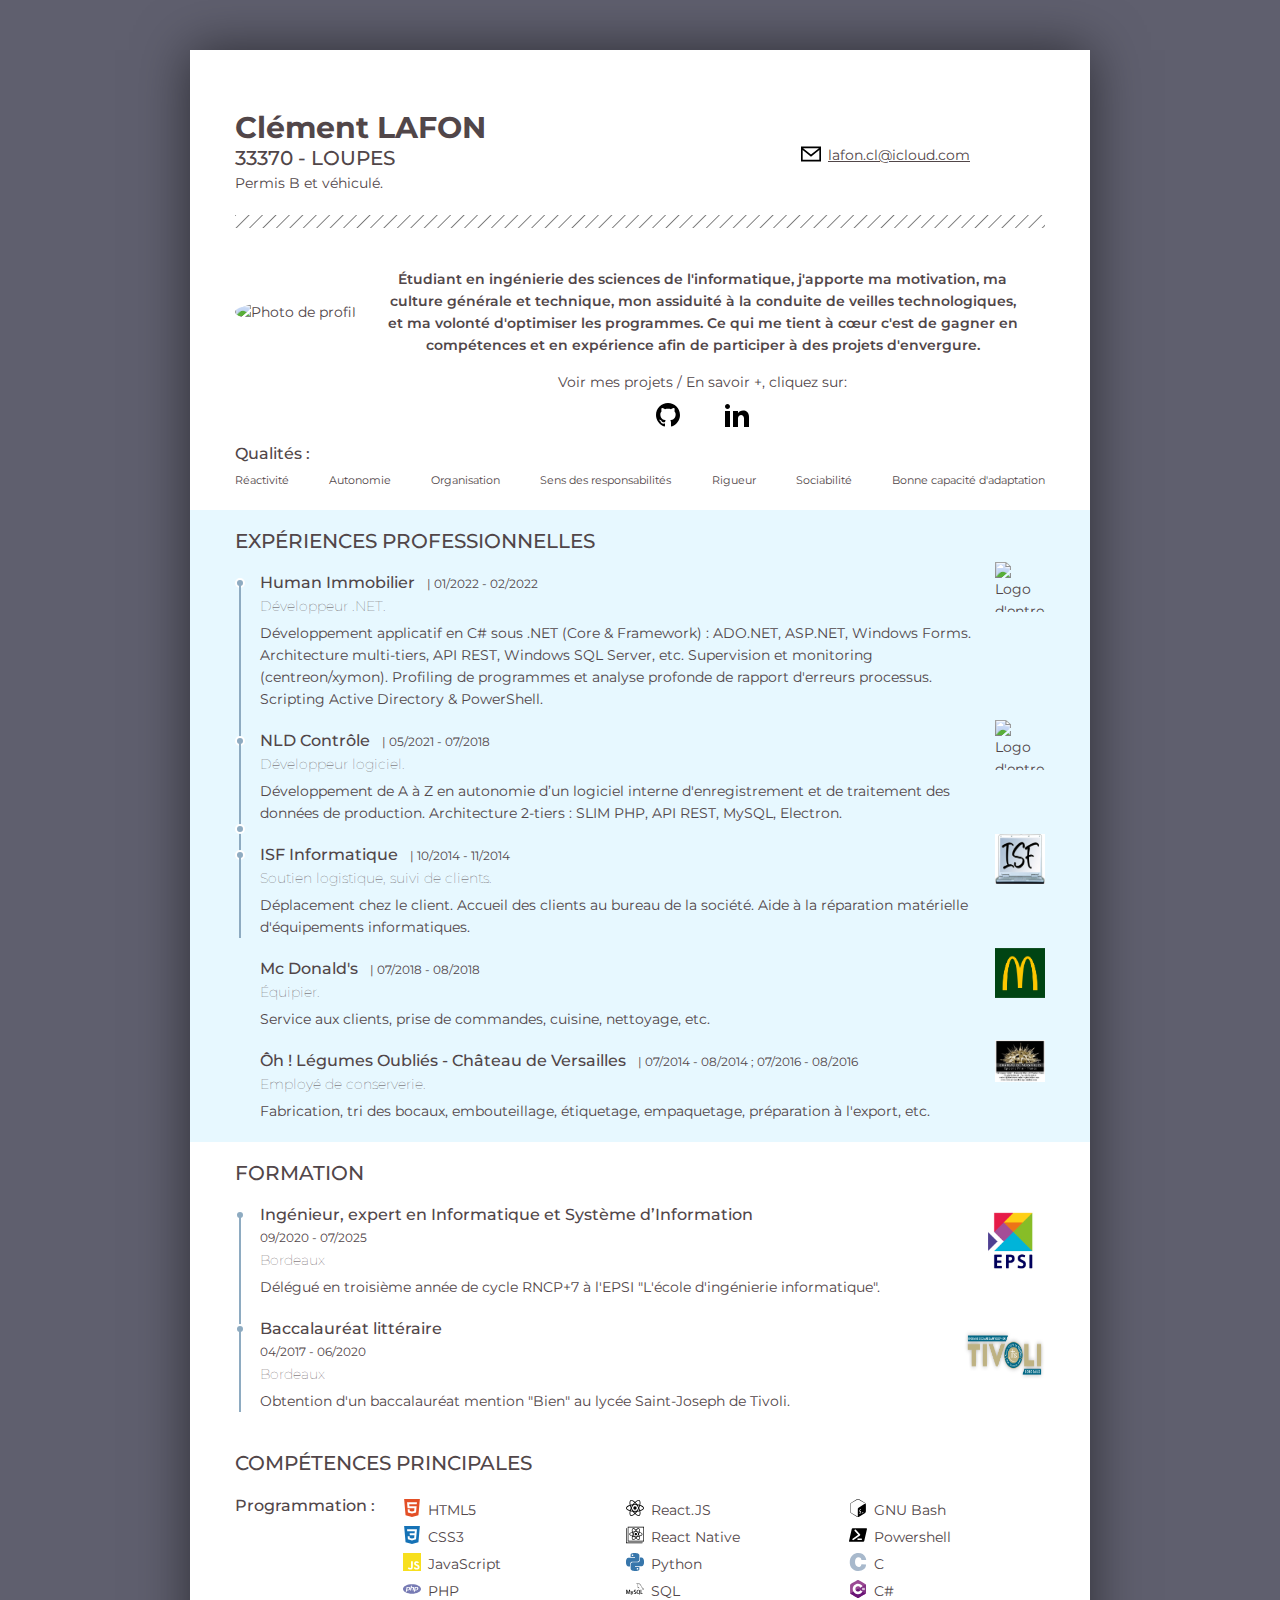
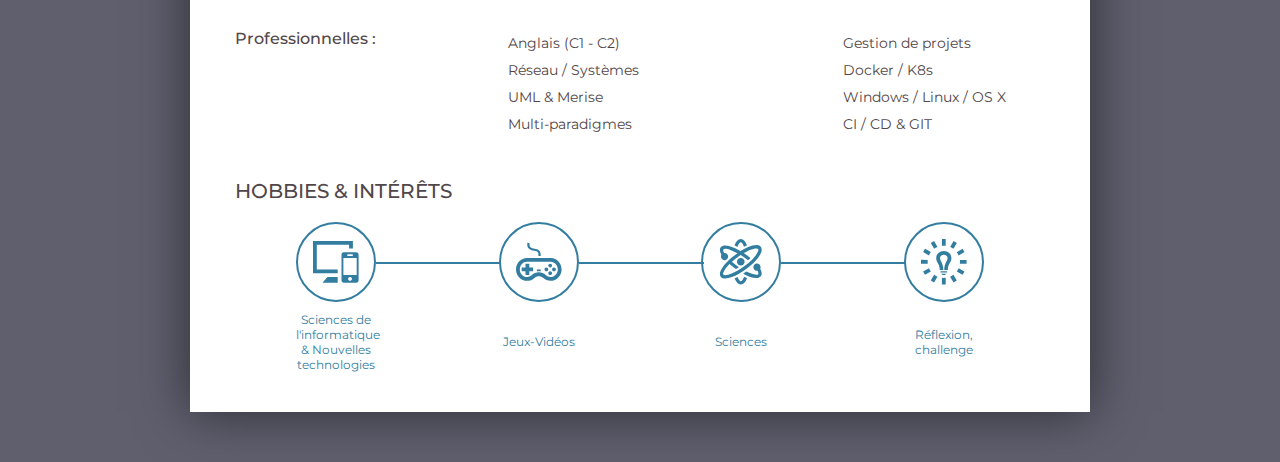
==== commit 46663bca: "Update index.html" ====
--- a/index.html
+++ b/index.html
@@ -176,7 +176,7 @@
                         <p>
                             Développement de A à Z en autonomie d’un logiciel interne d'enregistrement et de traitement
                             des données de production.
-                            Architecture 2-tier : SLIM PHP, API REST, MySQL, Electron.
+                            Architecture 2-tiers : SLIM PHP, API REST, MySQL, Electron.
                         </p>
                     </div>
                 </div>
